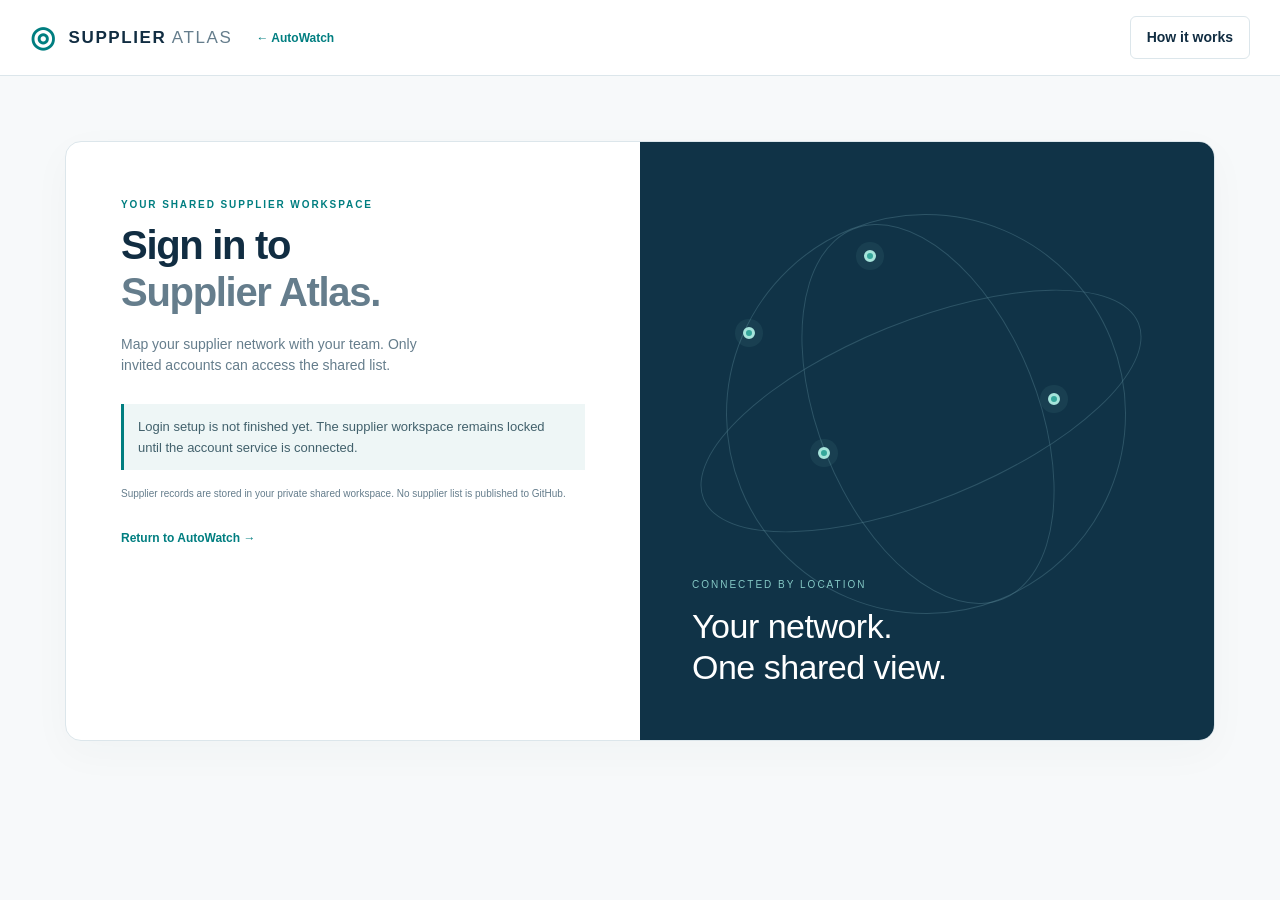
==== suppliers/index.html @ dbb2174c "Add supplier map and invite-only login interface to existing site Add CSV/TSV import, multilingual c" ====
<!doctype html>
<html lang="en">
<head><meta charset="utf-8"><meta name="viewport" content="width=device-width,initial-scale=1"><meta name="referrer" content="strict-origin-when-cross-origin"><meta name="description" content="Your private supplier map. Import names, DUNS, countries and cities, then review each location."><title>Supplier Atlas | Automobile Watch</title><link rel="stylesheet" href="style.css"></head>
<body>
<header><a class="brand" href="./"><span class="brandmark" aria-hidden="true">◎</span><span>SUPPLIER<span class="muted"> ATLAS</span></span></a><a class="backlink" href="../">← AutoWatch</a><span id="accountInfo" class="private" hidden></span><button id="helpButton" class="quiet">How it works</button><button id="logoutButton" class="quiet" hidden>Sign out</button></header>
<section id="authGate" class="authgate" aria-labelledby="loginTitle"><div class="authcard"><p class="eyebrow">YOUR SHARED SUPPLIER WORKSPACE</p><h1 id="loginTitle">Sign in to<br><span>Supplier Atlas.</span></h1><p class="lede">Map your supplier network with your team. Only invited accounts can access the shared list.</p><form id="loginForm" hidden><label for="loginEmail">Email address</label><input id="loginEmail" name="email" type="email" autocomplete="username" required maxlength="254"><label for="loginPassword">Password</label><input id="loginPassword" name="password" type="password" autocomplete="current-password" required><button id="loginButton" class="primary full" type="submit">Sign in</button></form><p id="authNotice" class="authnotice" role="status" aria-live="polite">Checking account service…</p><p class="tiny">Supplier records are stored in your private shared workspace. No supplier list is published to GitHub.</p><a class="backlink" href="../">Return to AutoWatch →</a></div><div class="authart" aria-hidden="true"><span class="orbit orbit1"></span><span class="orbit orbit2"></span><span class="orbit orbit3"></span><span class="networkdot dot1"></span><span class="networkdot dot2"></span><span class="networkdot dot3"></span><span class="networkdot dot4"></span><div><span>CONNECTED BY LOCATION</span><strong>Your network.<br>One shared view.</strong></div></div></section>
<main id="workspaceMain" hidden>
<section class="intro"><div><p class="eyebrow">SUPPLY CHAIN INTELLIGENCE</p><h1>Your suppliers.<br><span>A clearer world view.</span></h1><p class="lede">Turn your supplier list into a searchable map. Keep every identity, review every location.</p></div><div class="top-actions"><button id="reloadButton" class="quiet">Reload shared list</button><button id="saveButton" class="primary" data-edit>Save shared list</button><button id="exportButton">Export CSV ↓</button></div></section>
<div class="savestate"><span id="saveState" role="status">Loading your shared list…</span><span id="roleNote"></span></div>
<section class="stats" aria-label="Dataset summary"><div><span>SUPPLIERS</span><strong id="countAll">0</strong></div><div><span>MAPPED</span><strong id="countMapped">0</strong></div><div><span>COUNTRIES</span><strong id="countCountries">0</strong></div><div><span>NEEDS LOCATION REVIEW</span><strong id="countReview">0</strong></div></section>
<div class="workspace"><aside><div class="panelhead"><span class="step">01</span><h2>Bring your list</h2></div><p class="small">CSV, TSV, or copied Excel cells. Required columns: <b>Name, DUNS, Country, City</b>.</p><label class="upload" for="fileInput"><span aria-hidden="true">↑</span><b>Choose a supplier file</b><small>CSV / TSV · up to 10,000 rows</small></label><input id="fileInput" data-edit type="file" accept=".csv,.tsv,.txt" hidden><button id="templateButton" class="textbutton">Download column template ↓</button><label for="pasteInput" class="fieldlabel">Or paste your table</label><textarea id="pasteInput" data-edit rows="4" placeholder="Name&#9;DUNS&#9;Country&#9;City"></textarea><button id="importButton" data-edit class="primary full">Import list</button><p class="tiny">Import replaces your working list. Save shared list to make changes available to your team. Optional Latitude and Longitude columns place dots immediately. DUNS stays text, including leading zeros.</p><hr><div class="panelhead"><span class="step">02</span><h2>Locate suppliers</h2></div><p class="small">City + country matches are found privately in an offline gazetteer of 34,214 cities. A dot marks an approximate city centre, never a verified factory.</p><label class="consent"><input type="checkbox" id="lookupConsent" data-edit><span>Allow city + country lookups using OpenStreetMap Nominatim. Names and DUNS are never sent.</span></label><button id="locateButton" data-edit class="quiet full">Look up next 20 locations</button><button id="cancelButton" class="textbutton" hidden>Stop lookup</button><p class="tiny">Small, user-triggered batches only; 1 request per 1.2 seconds, cached in this session. Review ambiguous matches. For large lists, import coordinates.</p><hr><button id="clearButton" data-edit class="textbutton danger">Clear working list</button><div id="notice" role="status" aria-live="polite">Ready for your supplier list.</div></aside>
<section class="mapsection"><div class="maptoolbar"><div><span class="eyebrow">GLOBAL FOOTPRINT</span><h2 id="mapTitle">Supplier locations</h2></div><div><button id="worldButton" class="quiet smallbtn">World</button><button id="europeButton" class="quiet smallbtn">Europe</button><button id="fitButton" class="quiet smallbtn">Fit dots</button></div></div><div class="mapwrap"><svg id="map" viewBox="0 0 1000 500" role="img" aria-label="Interactive world supplier map. Use plus and minus to zoom or drag to pan." tabindex="0"><defs><pattern id="grid" width="83.333" height="83.333" patternUnits="userSpaceOnUse"><path d="M 83.333 0 L 0 0 0 83.333" fill="none" stroke="#d9e6ec" stroke-width=".5"/></pattern></defs><rect x="-3000" y="-3000" width="7000" height="7000" fill="#edf4f7"/><rect width="1000" height="500" fill="url(#grid)"/><g id="countries"></g><g id="dots"></g></svg><div class="zoom"><button id="zoomIn" aria-label="Zoom in">+</button><button id="zoomOut" aria-label="Zoom out">−</button></div><div id="emptyMap" class="empty"><span aria-hidden="true">◎</span><b>Your network starts here</b><p>Import a list to place your suppliers on the map.</p></div><div id="mapPopup" class="popup" hidden></div><div class="legend"><span><i class="dot city"></i>Approximate city</span><span><i class="dot coord"></i>Provided coordinates</span><span><b class="clusterkey">3</b>Shared location</span></div><div class="attribution">Map: <a href="https://www.naturalearthdata.com/about/terms-of-use/" target="_blank" rel="noopener">Natural Earth</a> · Cities: <a href="https://www.geonames.org/" target="_blank" rel="noopener">GeoNames</a> · Online lookup: <a href="https://www.openstreetmap.org/copyright" target="_blank" rel="noopener">© OpenStreetMap</a></div></div><p class="mapnote">Dots indicate geographic location only. They do not establish exposure to a strike or other incident. Drag to pan · scroll or +/− to zoom.</p></section></div>
<section class="registry"><div class="registryhead"><div><p class="eyebrow">SUPPLIER REGISTER</p><h2>Every row, accounted for</h2></div><div class="filters"><input id="search" placeholder="Search name, DUNS or city" aria-label="Search suppliers"><select id="countryFilter" aria-label="Filter country"><option value="">All countries</option></select><select id="statusFilter" aria-label="Filter location status"><option value="">All locations</option><option value="mapped">Mapped</option><option value="review">Needs review</option><option value="warnings">Data warnings</option></select></div></div><div class="tablewrap"><table><thead><tr><th>SUPPLIER / DUNS</th><th>LOCATION</th><th>PRECISION</th><th>REVIEW</th><th></th></tr></thead><tbody id="tableBody"></tbody></table><p id="emptyTable" class="tableempty">Your imported suppliers will appear here.</p></div><div class="tablefooter"><span id="rowCount">0 rows</span><span>DUNS identifies a record; it does not supply coordinates.</span></div></section><footer>SUPPLIER ATLAS <span>Built for clear location decisions.</span></footer></main>
<dialog id="editDialog"><form id="editForm"><div class="dialoghead"><div><p class="eyebrow">LOCATION REVIEW</p><h2 id="editName"></h2></div><button type="button" id="closeEdit" class="quiet" aria-label="Close">×</button></div><p id="editLocation" class="small"></p><div id="candidateList"></div><p class="small">Enter coordinates from a known address or verified source. Manual placement remains labelled "Provided coordinates".</p><div class="coordinputs"><label>Latitude<input name="lat" id="editLat" type="number" min="-90" max="90" step="any" required></label><label>Longitude<input name="lon" id="editLon" type="number" min="-180" max="180" step="any" required></label></div><button type="submit" class="primary">Save coordinates</button><button type="button" id="removeLocation" class="textbutton">Remove location</button></form></dialog>
<dialog id="helpDialog"><h2>From a list to a map</h2><p>1. Sign in with your invited account. You and your team see the same saved supplier list.</p><p>2. Import CSV/TSV, or paste Excel cells with a header row. Name, DUNS, Country and City are required columns.</p><p>3. City + country names are first matched privately against 34,214 GeoNames cities. Supply latitude/longitude for precise placement, or allow online city lookups for unmatched rows. Only those place names are sent to Nominatim when you start a lookup.</p><p>4. Review ambiguous or missing locations. Multiple suppliers can share one city dot; select a cluster to see its members.</p><p>5. Click <b>Save shared list</b> to update the private shared workspace. Imports, coordinate edits and clearing stay unsaved until then. If someone else saves first, reload their version before saving again. Export CSV to download the filtered rows.</p><p><b>Accuracy:</b> city-centre dots are approximate. DUNS values are preserved, not validated against D&amp;B. A factory address is needed for site-level verification.</p><p><b>Privacy:</b> supplier data is retrieved only after sign-in and membership checks. Signing out clears the working list from this tab. Downloaded CSV files remain on your computer.</p><p>Offline city data: <a href="https://www.geonames.org/" target="_blank" rel="noopener">GeoNames</a>, <a href="https://creativecommons.org/licenses/by/4.0/" target="_blank" rel="noopener">CC BY 4.0</a>. cities15000 downloaded 12 November 2026. The gazetteer is not a complete list of smaller towns.</p><p><b>Lookup service:</b> small one-off batches only. <a href="https://operations.osmfoundation.org/policies/nominatim/" target="_blank" rel="noopener">Nominatim usage policy</a> · <a href="https://osmfoundation.org/wiki/Privacy_Policy" target="_blank" rel="noopener">Privacy policy</a>.</p><button id="closeHelp" class="primary">Got it</button></dialog><script type="module" src="app.mjs"></script>
</body></html>
---- suppliers/style.css ----
:root{--navy:#112d42;--teal:#007e80;--muted:#657d8c;--line:#dce6eb;--bg:#f7f9fa;--orange:#ae6a17}*{box-sizing:border-box}body{margin:0;color:var(--navy);background:var(--bg);font:14px/1.5 -apple-system,BlinkMacSystemFont,"Segoe UI",sans-serif}button,input,select,textarea{font:inherit}button,a,input,textarea,select{outline-offset:3px}button{cursor:pointer;border:1px solid var(--navy);background:var(--navy);color:white;padding:10px 16px;border-radius:6px;font-weight:600}button:hover{filter:brightness(.94)}button:disabled{opacity:.5;cursor:wait}.quiet{background:white;color:var(--navy);border-color:var(--line)}.primary{background:var(--teal);border-color:var(--teal)}.textbutton{padding:8px 0;background:none;color:var(--teal);border:0;font-size:12px}.danger{color:#a24f4f}.full{width:100%}header{height:76px;background:white;border-bottom:1px solid var(--line);display:flex;align-items:center;padding:0 max(30px,calc((100vw - 1480px)/2));gap:24px}.brand{display:flex;align-items:center;gap:12px;text-decoration:none;color:var(--navy);font-size:17px;font-weight:750;letter-spacing:1.6px}.brandmark{font-size:29px;color:var(--teal)}.muted{color:var(--muted);font-weight:400}.private{margin-left:auto;font-size:12px;color:var(--muted);display:flex;align-items:center;gap:7px}.private i{width:6px;height:6px;background:var(--teal);border-radius:50%}main{max-width:1540px;margin:auto;padding:34px 30px 0}.intro{display:flex;justify-content:space-between;align-items:flex-end;margin-bottom:30px}.eyebrow{font-size:10px;letter-spacing:1.9px;font-weight:750;color:var(--teal);margin:0 0 10px}h1{font-size:37px;line-height:1.17;letter-spacing:-1.3px;margin:0 0 15px;font-weight:650}h1 span{color:var(--muted)}.lede{color:var(--muted);margin:0;max-width:520px;font-size:14px}.top-actions{display:flex;gap:8px;flex-wrap:wrap;padding-bottom:3px}.stats{display:grid;grid-template-columns:repeat(4,1fr);background:white;border:1px solid var(--line);border-radius:9px;margin-bottom:22px}.stats>div{padding:18px 25px;border-right:1px solid var(--line)}.stats>div:last-child{border-right:0}.stats span{display:block;color:var(--muted);font-size:9px;letter-spacing:1.1px;font-weight:750}.stats strong{font-size:30px;font-weight:600}.stats>div:last-child strong{color:var(--orange)}.workspace{display:grid;grid-template-columns:290px 1fr;gap:22px}aside{background:white;border:1px solid var(--line);border-radius:9px;padding:22px}h2{margin:0;font-size:18px;font-weight:650;letter-spacing:-.3px}.panelhead{display:flex;align-items:center;gap:8px}.step{font-size:10px;color:var(--teal);background:#e5f3f1;border-radius:5px;padding:4px 6px;font-weight:700}.small{font-size:12px;color:var(--muted)}.tiny{font-size:10px;color:var(--muted);line-height:1.6;margin:10px 0}.upload{border:1px dashed #9cbabf;border-radius:7px;background:#f4faf9;display:flex;align-items:center;flex-direction:column;padding:15px 10px;cursor:pointer}.upload>span{font-size:25px;color:var(--teal)}.upload b{font-size:12px}.upload small{color:var(--muted);font-size:10px;margin-top:4px}.fieldlabel{font-size:11px;display:block;color:var(--muted);margin:9px 0 5px}textarea,input,select{border:1px solid var(--line);border-radius:5px;background:white;color:var(--navy);padding:9px 10px}textarea{width:100%;resize:vertical;font-size:11px;margin-bottom:8px}hr{height:1px;border:0;background:var(--line);margin:19px 0}.consent{display:flex;gap:8px;font-size:10px;color:var(--muted);margin:12px 0}.consent input{align-self:flex-start;margin-top:3px;accent-color:var(--teal)}#notice{padding:10px;background:#f1f6f8;font-size:11px;border-radius:5px;color:var(--muted);overflow-wrap:anywhere}.mapsection{display:flex;flex-direction:column;min-width:0}.maptoolbar{display:flex;justify-content:space-between;align-items:center;padding:18px 23px;background:white;border:1px solid var(--line);border-radius:9px 9px 0 0}.maptoolbar .eyebrow{font-size:9px;margin-bottom:3px}.smallbtn{padding:7px 10px;font-size:11px}.mapwrap{min-height:470px;flex:1;position:relative;background:#edf4f7;border:1px solid var(--line);border-top:0;border-radius:0 0 9px 9px;overflow:hidden;display:flex}#map{width:100%;height:100%;min-height:470px;position:absolute;inset:0;cursor:grab;touch-action:none}#map:active{cursor:grabbing}#countries path{fill:#d1dee4;stroke:#f8fafb;stroke-width:.5;vector-effect:non-scaling-stroke}#dots g{cursor:pointer}#dots circle{stroke:white;stroke-width:2;vector-effect:non-scaling-stroke}#dots text{font-size:11px;fill:white;font-weight:700;pointer-events:none;text-anchor:middle;dominant-baseline:central}.zoom{position:absolute;right:15px;top:15px;display:flex;flex-direction:column;box-shadow:0 2px 8px #112d4210}.zoom button{border:1px solid var(--line);background:white;color:var(--navy);border-radius:0;font-size:19px;padding:4px 12px}.zoom button:first-child{border-radius:5px 5px 0 0}.zoom button:last-child{border-radius:0 0 5px 5px}.empty{position:absolute;left:50%;top:49%;transform:translate(-50%,-50%);background:#ffffffed;border:1px solid white;box-shadow:0 7px 30px #183a4e14;border-radius:10px;text-align:center;width:290px;padding:25px}.empty>span{display:block;color:var(--teal);font-size:30px}.empty b{font-size:17px}.empty p{font-size:12px;color:var(--muted)}.empty button{font-size:11px}.legend{position:absolute;bottom:31px;left:16px;display:flex;gap:14px;font-size:10px;color:#385364;background:#ffffffdb;padding:7px 10px;border-radius:5px}.legend span{display:flex;align-items:center;gap:5px}.dot{width:8px;height:8px;border-radius:50%;display:inline-block}.city{background:#007e80}.coord{background:#365acf}.clusterkey{border-radius:50%;background:var(--navy);color:white;width:14px;height:14px;font-size:8px;display:inline-grid;place-items:center}.attribution{font-size:9px;color:#657d8c;position:absolute;bottom:8px;right:10px}.attribution a{color:inherit}.mapnote{font-size:10px;color:var(--muted);margin:10px 2px}.popup{position:absolute;top:70px;right:15px;max-height:300px;overflow:auto;width:260px;padding:16px;background:white;border:1px solid var(--line);box-shadow:0 4px 25px #112d4220;border-radius:8px;font-size:12px}.popup button{padding:4px 8px;font-size:10px;margin-top:8px}.popup .close{float:right;background:white;border:0;color:var(--muted);margin:0}.popup ul{padding-left:16px}.registry{margin-top:22px;border:1px solid var(--line);border-radius:9px;background:white;overflow:hidden}.registryhead{display:flex;justify-content:space-between;align-items:center;padding:22px;gap:15px}.registryhead .eyebrow{margin-bottom:3px}.filters{display:flex;gap:7px}.filters input{width:235px}.filters input,.filters select{font-size:11px}.tablewrap{max-height:460px;overflow:auto}table{border-collapse:collapse;width:100%;text-align:left;font-size:12px}th{font-size:9px;letter-spacing:1px;color:var(--muted);background:#f4f7f8;padding:12px 22px;position:sticky;top:0}td{padding:13px 22px;border-bottom:1px solid #edf1f4;vertical-align:middle}td small{display:block;color:var(--muted);font-size:10px;margin-top:2px}td button{font-size:10px;padding:5px 9px}.badge{display:inline-block;padding:4px 7px;font-size:10px;background:#e7f4f0;color:#177565;border-radius:4px;white-space:nowrap}.badge.warn{background:#fff2dd;color:#975f14}.badge.blue{background:#ebefff;color:#4260b5}.tableempty{text-align:center;color:var(--muted);padding:45px 20px;font-size:12px}.tablefooter{display:flex;justify-content:space-between;padding:13px 22px;font-size:10px;color:var(--muted)}footer{padding:25px 0;font-size:10px;letter-spacing:1px;color:var(--muted);display:flex;justify-content:space-between}footer span{letter-spacing:0}dialog{border:1px solid var(--line);border-radius:10px;max-width:540px;width:calc(100% - 30px);padding:26px;color:var(--navy);box-shadow:0 20px 70px #0003}dialog::backdrop{background:#102b4266}dialog p{font-size:13px;color:var(--muted)}.dialoghead{display:flex;justify-content:space-between;align-items:center}.coordinputs{display:grid;grid-template-columns:1fr 1fr;gap:12px;margin:20px 0}.coordinputs label{font-size:11px}.coordinputs input{width:100%;display:block;margin-top:5px}#candidateList button{display:block;width:100%;margin:7px 0;text-align:left;font-size:11px;white-space:normal}.demo-banner{color:var(--orange)!important}[hidden]{display:none!important}@media(max-width:1000px){.intro{align-items:flex-start;gap:20px}.top-actions{max-width:270px}.workspace{grid-template-columns:250px 1fr}.registryhead{align-items:flex-start;flex-direction:column}.legend{flex-wrap:wrap;max-width:250px}.maptoolbar{padding:15px;gap:10px}.maptoolbar h2{font-size:16px}}@media(max-width:720px){header{padding:0 18px;height:66px}.private{display:none}.brand{font-size:14px}header button{margin-left:auto;font-size:10px;padding:8px}main{padding:23px 15px 0}.intro{display:block}h1{font-size:31px}.top-actions{max-width:none;margin-top:18px}.top-actions button{font-size:10px;padding:8px}.stats{grid-template-columns:1fr 1fr}.stats>div{padding:12px 18px;border-bottom:1px solid var(--line)}.stats strong{font-size:25px}.workspace{grid-template-columns:1fr}.mapsection{grid-row:1}.mapwrap,#map{min-height:390px}.maptoolbar{flex-wrap:wrap}.filters{flex-wrap:wrap;width:100%}.filters input{width:100%}td,th{padding:11px}.tablefooter{gap:20px}.tablefooter span:last-child{max-width:190px}.legend{font-size:8px;max-width:260px}.registryhead{padding:17px}}
.backlink{color:var(--teal);font-size:12px;font-weight:600;text-decoration:none;white-space:nowrap}.backlink:hover{text-decoration:underline}header #helpButton{margin-left:auto}header .private:not([hidden])~#helpButton{margin-left:0}header #accountInfo{max-width:300px;overflow:hidden;text-overflow:ellipsis;white-space:nowrap;display:block}.authgate{max-width:1150px;min-height:600px;margin:65px auto;display:grid;grid-template-columns:1fr 1fr;border:1px solid var(--line);border-radius:16px;background:white;overflow:hidden;box-shadow:0 12px 40px #173e4f08}.authcard{padding:55px}.authcard h1{font-size:40px}.authcard .lede{margin:18px 0 28px;max-width:340px}.authcard label{display:block;font-size:12px;font-weight:600;margin:16px 0 6px}.authcard input{display:block;width:100%;padding:12px}.authcard form button{margin-top:23px;padding:13px}.authnotice{font-size:13px;line-height:1.65;background:#eef6f6;border-left:3px solid var(--teal);padding:12px 14px;margin:25px 0 16px;color:#42616c}.authcard .tiny{margin-bottom:25px}.authart{position:relative;overflow:hidden;background:#103347;display:flex;align-items:flex-end;padding:52px;color:white}.authart>div{position:relative;z-index:1}.authart strong{font-size:34px;line-height:1.2;display:block;font-weight:500;letter-spacing:-.5px;margin-top:12px}.authart div>span{font-size:10px;letter-spacing:2px;color:#84c8c5}.orbit{position:absolute;border:1px solid #517d8c;opacity:.45;border-radius:50%;left:15%;top:12%;width:400px;height:400px;transform:rotate(-22deg)}.orbit2{width:220px;left:31%;}.orbit3{width:470px;height:180px;left:8%;top:30%}.networkdot{position:absolute;z-index:1;width:12px;height:12px;border:3px solid #a6e4db;background:#35a79b;border-radius:50%;box-shadow:0 0 0 8px #89d8cd12}.dot1{top:18%;left:39%}.dot2{top:42%;left:71%}.dot3{top:51%;left:31%}.dot4{top:31%;left:18%}.savestate{display:flex;justify-content:space-between;font-size:12px;color:var(--muted);margin:-7px 0 18px;gap:12px}.savestate .unsaved{color:var(--orange)}button:disabled{cursor:not-allowed}.upload:has(+input:disabled){opacity:.5;cursor:not-allowed}#saveButton:disabled{opacity:.55}#roleNote{font-weight:600}#workspaceMain[hidden],#authGate[hidden]{display:none!important}@media(max-width:1000px){.authgate{margin:35px 24px;min-height:560px}.authcard{padding:35px}.authart{padding:35px}.authart strong{font-size:29px}.orbit{left:0}.orbit2{left:22%}.orbit3{left:-10%}}@media(max-width:720px){header{gap:10px;flex-wrap:wrap;height:auto;min-height:70px;padding:14px 18px}header .brand{margin-right:auto}header #helpButton{margin-left:0}header #accountInfo{display:none}.authgate{margin:24px 15px;grid-template-columns:1fr;min-height:auto}.authcard{padding:30px 25px}.authcard h1{font-size:34px}.authart{display:none}.savestate{font-size:11px;flex-direction:column}.backlink{font-size:11px}header .backlink{margin-left:auto}header #logoutButton{margin-left:0}.top-actions{max-width:none}}
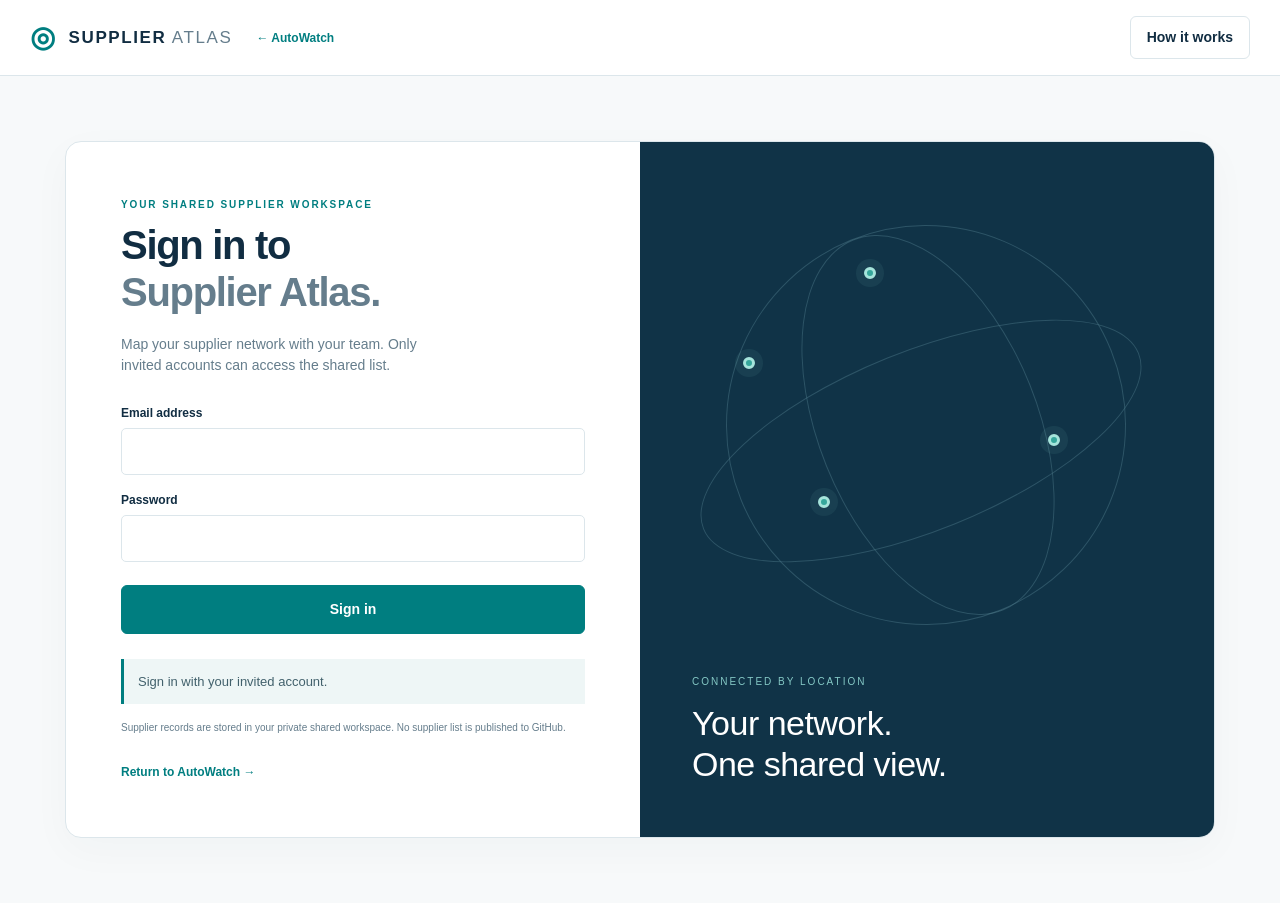
==== commit be4b9205: "Fix browser fetch binding for Supplier Atlas sign-in and account setup" ====
--- a/suppliers/index.html
+++ b/suppliers/index.html
@@ -12,5 +12,5 @@
 <section class="mapsection"><div class="maptoolbar"><div><span class="eyebrow">GLOBAL FOOTPRINT</span><h2 id="mapTitle">Supplier locations</h2></div><div><button id="worldButton" class="quiet smallbtn">World</button><button id="europeButton" class="quiet smallbtn">Europe</button><button id="fitButton" class="quiet smallbtn">Fit dots</button></div></div><div class="mapwrap"><svg id="map" viewBox="0 0 1000 500" role="img" aria-label="Interactive world supplier map. Use plus and minus to zoom or drag to pan." tabindex="0"><defs><pattern id="grid" width="83.333" height="83.333" patternUnits="userSpaceOnUse"><path d="M 83.333 0 L 0 0 0 83.333" fill="none" stroke="#d9e6ec" stroke-width=".5"/></pattern></defs><rect x="-3000" y="-3000" width="7000" height="7000" fill="#edf4f7"/><rect width="1000" height="500" fill="url(#grid)"/><g id="countries"></g><g id="dots"></g></svg><div class="zoom"><button id="zoomIn" aria-label="Zoom in">+</button><button id="zoomOut" aria-label="Zoom out">−</button></div><div id="emptyMap" class="empty"><span aria-hidden="true">◎</span><b>Your network starts here</b><p>Import a list to place your suppliers on the map.</p></div><div id="mapPopup" class="popup" hidden></div><div class="legend"><span><i class="dot city"></i>Approximate city</span><span><i class="dot coord"></i>Provided coordinates</span><span><b class="clusterkey">3</b>Shared location</span></div><div class="attribution">Map: <a href="https://www.naturalearthdata.com/about/terms-of-use/" target="_blank" rel="noopener">Natural Earth</a> · Cities: <a href="https://www.geonames.org/" target="_blank" rel="noopener">GeoNames</a> · Online lookup: <a href="https://www.openstreetmap.org/copyright" target="_blank" rel="noopener">© OpenStreetMap</a></div></div><p class="mapnote">Dots indicate geographic location only. They do not establish exposure to a strike or other incident. Drag to pan · scroll or +/− to zoom.</p></section></div>
 <section class="registry"><div class="registryhead"><div><p class="eyebrow">SUPPLIER REGISTER</p><h2>Every row, accounted for</h2></div><div class="filters"><input id="search" placeholder="Search name, DUNS or city" aria-label="Search suppliers"><select id="countryFilter" aria-label="Filter country"><option value="">All countries</option></select><select id="statusFilter" aria-label="Filter location status"><option value="">All locations</option><option value="mapped">Mapped</option><option value="review">Needs review</option><option value="warnings">Data warnings</option></select></div></div><div class="tablewrap"><table><thead><tr><th>SUPPLIER / DUNS</th><th>LOCATION</th><th>PRECISION</th><th>REVIEW</th><th></th></tr></thead><tbody id="tableBody"></tbody></table><p id="emptyTable" class="tableempty">Your imported suppliers will appear here.</p></div><div class="tablefooter"><span id="rowCount">0 rows</span><span>DUNS identifies a record; it does not supply coordinates.</span></div></section><footer>SUPPLIER ATLAS <span>Built for clear location decisions.</span></footer></main>
 <dialog id="editDialog"><form id="editForm"><div class="dialoghead"><div><p class="eyebrow">LOCATION REVIEW</p><h2 id="editName"></h2></div><button type="button" id="closeEdit" class="quiet" aria-label="Close">×</button></div><p id="editLocation" class="small"></p><div id="candidateList"></div><p class="small">Enter coordinates from a known address or verified source. Manual placement remains labelled "Provided coordinates".</p><div class="coordinputs"><label>Latitude<input name="lat" id="editLat" type="number" min="-90" max="90" step="any" required></label><label>Longitude<input name="lon" id="editLon" type="number" min="-180" max="180" step="any" required></label></div><button type="submit" class="primary">Save coordinates</button><button type="button" id="removeLocation" class="textbutton">Remove location</button></form></dialog>
-<dialog id="helpDialog"><h2>From a list to a map</h2><p>1. Sign in with your invited account. You and your team see the same saved supplier list.</p><p>2. Import CSV/TSV, or paste Excel cells with a header row. Name, DUNS, Country and City are required columns.</p><p>3. City + country names are first matched privately against 34,214 GeoNames cities. Supply latitude/longitude for precise placement, or allow online city lookups for unmatched rows. Only those place names are sent to Nominatim when you start a lookup.</p><p>4. Review ambiguous or missing locations. Multiple suppliers can share one city dot; select a cluster to see its members.</p><p>5. Click <b>Save shared list</b> to update the private shared workspace. Imports, coordinate edits and clearing stay unsaved until then. If someone else saves first, reload their version before saving again. Export CSV to download the filtered rows.</p><p><b>Accuracy:</b> city-centre dots are approximate. DUNS values are preserved, not validated against D&amp;B. A factory address is needed for site-level verification.</p><p><b>Privacy:</b> supplier data is retrieved only after sign-in and membership checks. Signing out clears the working list from this tab. Downloaded CSV files remain on your computer.</p><p>Offline city data: <a href="https://www.geonames.org/" target="_blank" rel="noopener">GeoNames</a>, <a href="https://creativecommons.org/licenses/by/4.0/" target="_blank" rel="noopener">CC BY 4.0</a>. cities15000 downloaded 12 November 2026. The gazetteer is not a complete list of smaller towns.</p><p><b>Lookup service:</b> small one-off batches only. <a href="https://operations.osmfoundation.org/policies/nominatim/" target="_blank" rel="noopener">Nominatim usage policy</a> · <a href="https://osmfoundation.org/wiki/Privacy_Policy" target="_blank" rel="noopener">Privacy policy</a>.</p><button id="closeHelp" class="primary">Got it</button></dialog><script type="module" src="app.mjs"></script>
+<dialog id="helpDialog"><h2>From a list to a map</h2><p>1. Sign in with your invited account. You and your team see the same saved supplier list.</p><p>2. Import CSV/TSV, or paste Excel cells with a header row. Name, DUNS, Country and City are required columns.</p><p>3. City + country names are first matched privately against 34,214 GeoNames cities. Supply latitude/longitude for precise placement, or allow online city lookups for unmatched rows. Only those place names are sent to Nominatim when you start a lookup.</p><p>4. Review ambiguous or missing locations. Multiple suppliers can share one city dot; select a cluster to see its members.</p><p>5. Click <b>Save shared list</b> to update the private shared workspace. Imports, coordinate edits and clearing stay unsaved until then. If someone else saves first, reload their version before saving again. Export CSV to download the filtered rows.</p><p><b>Accuracy:</b> city-centre dots are approximate. DUNS values are preserved, not validated against D&amp;B. A factory address is needed for site-level verification.</p><p><b>Privacy:</b> supplier data is retrieved only after sign-in and membership checks. Signing out clears the working list from this tab. Downloaded CSV files remain on your computer.</p><p>Offline city data: <a href="https://www.geonames.org/" target="_blank" rel="noopener">GeoNames</a>, <a href="https://creativecommons.org/licenses/by/4.0/" target="_blank" rel="noopener">CC BY 4.0</a>. cities15000 downloaded 12 November 2026. The gazetteer is not a complete list of smaller towns.</p><p><b>Lookup service:</b> small one-off batches only. <a href="https://operations.osmfoundation.org/policies/nominatim/" target="_blank" rel="noopener">Nominatim usage policy</a> · <a href="https://osmfoundation.org/wiki/Privacy_Policy" target="_blank" rel="noopener">Privacy policy</a>.</p><button id="closeHelp" class="primary">Got it</button></dialog><script type="module" src="app.mjs?v=20261112-2"></script>
 </body></html>
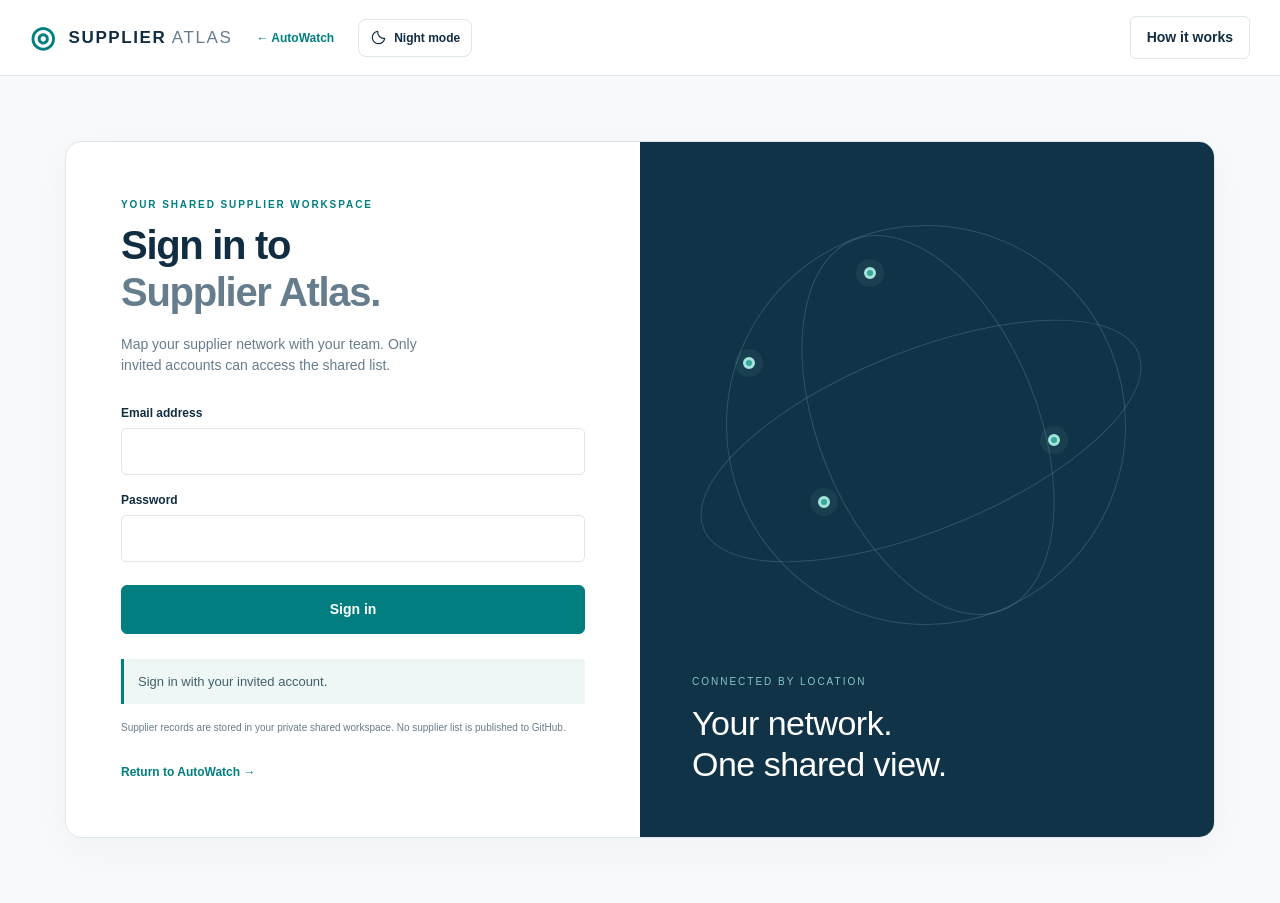
==== commit 42d39c0c: "Add persistent night mode and detailed private supplier maps" ====
--- a/suppliers/index.html
+++ b/suppliers/index.html
@@ -1,16 +1,16 @@
 <!doctype html>
 <html lang="en">
-<head><meta charset="utf-8"><meta name="viewport" content="width=device-width,initial-scale=1"><meta name="referrer" content="strict-origin-when-cross-origin"><meta name="description" content="Your private supplier map. Import names, DUNS, countries and cities, then review each location."><title>Supplier Atlas | Automobile Watch</title><link rel="stylesheet" href="style.css"></head>
+<head><meta charset="utf-8"><meta name="viewport" content="width=device-width,initial-scale=1"><meta name="referrer" content="strict-origin-when-cross-origin"><meta name="description" content="Your private supplier map. Import names, DUNS, countries and cities, then review each location."><title>Supplier Atlas | Automobile Watch</title><script src="theme-init.js?v=20261112-3"></script><link rel="stylesheet" href="style.css?v=20261112-3"><link rel="stylesheet" href="map.css?v=20261112-3"></head>
 <body>
-<header><a class="brand" href="./"><span class="brandmark" aria-hidden="true">◎</span><span>SUPPLIER<span class="muted"> ATLAS</span></span></a><a class="backlink" href="../">← AutoWatch</a><span id="accountInfo" class="private" hidden></span><button id="helpButton" class="quiet">How it works</button><button id="logoutButton" class="quiet" hidden>Sign out</button></header>
+<header><a class="brand" href="./"><span class="brandmark" aria-hidden="true">◎</span><span>SUPPLIER<span class="muted"> ATLAS</span></span></a><a class="backlink" href="../">← AutoWatch</a><span id="accountInfo" class="private" hidden></span><button type="button" class="quiet theme-toggle" data-theme-toggle aria-label="Switch to night mode" aria-pressed="false"><span data-theme-label>Night mode</span></button><button id="helpButton" class="quiet">How it works</button><button id="logoutButton" class="quiet" hidden>Sign out</button></header>
 <section id="authGate" class="authgate" aria-labelledby="loginTitle"><div class="authcard"><p class="eyebrow">YOUR SHARED SUPPLIER WORKSPACE</p><h1 id="loginTitle">Sign in to<br><span>Supplier Atlas.</span></h1><p class="lede">Map your supplier network with your team. Only invited accounts can access the shared list.</p><form id="loginForm" hidden><label for="loginEmail">Email address</label><input id="loginEmail" name="email" type="email" autocomplete="username" required maxlength="254"><label for="loginPassword">Password</label><input id="loginPassword" name="password" type="password" autocomplete="current-password" required><button id="loginButton" class="primary full" type="submit">Sign in</button></form><p id="authNotice" class="authnotice" role="status" aria-live="polite">Checking account service…</p><p class="tiny">Supplier records are stored in your private shared workspace. No supplier list is published to GitHub.</p><a class="backlink" href="../">Return to AutoWatch →</a></div><div class="authart" aria-hidden="true"><span class="orbit orbit1"></span><span class="orbit orbit2"></span><span class="orbit orbit3"></span><span class="networkdot dot1"></span><span class="networkdot dot2"></span><span class="networkdot dot3"></span><span class="networkdot dot4"></span><div><span>CONNECTED BY LOCATION</span><strong>Your network.<br>One shared view.</strong></div></div></section>
 <main id="workspaceMain" hidden>
 <section class="intro"><div><p class="eyebrow">SUPPLY CHAIN INTELLIGENCE</p><h1>Your suppliers.<br><span>A clearer world view.</span></h1><p class="lede">Turn your supplier list into a searchable map. Keep every identity, review every location.</p></div><div class="top-actions"><button id="reloadButton" class="quiet">Reload shared list</button><button id="saveButton" class="primary" data-edit>Save shared list</button><button id="exportButton">Export CSV ↓</button></div></section>
 <div class="savestate"><span id="saveState" role="status">Loading your shared list…</span><span id="roleNote"></span></div>
 <section class="stats" aria-label="Dataset summary"><div><span>SUPPLIERS</span><strong id="countAll">0</strong></div><div><span>MAPPED</span><strong id="countMapped">0</strong></div><div><span>COUNTRIES</span><strong id="countCountries">0</strong></div><div><span>NEEDS LOCATION REVIEW</span><strong id="countReview">0</strong></div></section>
 <div class="workspace"><aside><div class="panelhead"><span class="step">01</span><h2>Bring your list</h2></div><p class="small">CSV, TSV, or copied Excel cells. Required columns: <b>Name, DUNS, Country, City</b>.</p><label class="upload" for="fileInput"><span aria-hidden="true">↑</span><b>Choose a supplier file</b><small>CSV / TSV · up to 10,000 rows</small></label><input id="fileInput" data-edit type="file" accept=".csv,.tsv,.txt" hidden><button id="templateButton" class="textbutton">Download column template ↓</button><label for="pasteInput" class="fieldlabel">Or paste your table</label><textarea id="pasteInput" data-edit rows="4" placeholder="Name&#9;DUNS&#9;Country&#9;City"></textarea><button id="importButton" data-edit class="primary full">Import list</button><p class="tiny">Import replaces your working list. Save shared list to make changes available to your team. Optional Latitude and Longitude columns place dots immediately. DUNS stays text, including leading zeros.</p><hr><div class="panelhead"><span class="step">02</span><h2>Locate suppliers</h2></div><p class="small">City + country matches are found privately in an offline gazetteer of 34,214 cities. A dot marks an approximate city centre, never a verified factory.</p><label class="consent"><input type="checkbox" id="lookupConsent" data-edit><span>Allow city + country lookups using OpenStreetMap Nominatim. Names and DUNS are never sent.</span></label><button id="locateButton" data-edit class="quiet full">Look up next 20 locations</button><button id="cancelButton" class="textbutton" hidden>Stop lookup</button><p class="tiny">Small, user-triggered batches only; 1 request per 1.2 seconds, cached in this session. Review ambiguous matches. For large lists, import coordinates.</p><hr><button id="clearButton" data-edit class="textbutton danger">Clear working list</button><div id="notice" role="status" aria-live="polite">Ready for your supplier list.</div></aside>
-<section class="mapsection"><div class="maptoolbar"><div><span class="eyebrow">GLOBAL FOOTPRINT</span><h2 id="mapTitle">Supplier locations</h2></div><div><button id="worldButton" class="quiet smallbtn">World</button><button id="europeButton" class="quiet smallbtn">Europe</button><button id="fitButton" class="quiet smallbtn">Fit dots</button></div></div><div class="mapwrap"><svg id="map" viewBox="0 0 1000 500" role="img" aria-label="Interactive world supplier map. Use plus and minus to zoom or drag to pan." tabindex="0"><defs><pattern id="grid" width="83.333" height="83.333" patternUnits="userSpaceOnUse"><path d="M 83.333 0 L 0 0 0 83.333" fill="none" stroke="#d9e6ec" stroke-width=".5"/></pattern></defs><rect x="-3000" y="-3000" width="7000" height="7000" fill="#edf4f7"/><rect width="1000" height="500" fill="url(#grid)"/><g id="countries"></g><g id="dots"></g></svg><div class="zoom"><button id="zoomIn" aria-label="Zoom in">+</button><button id="zoomOut" aria-label="Zoom out">−</button></div><div id="emptyMap" class="empty"><span aria-hidden="true">◎</span><b>Your network starts here</b><p>Import a list to place your suppliers on the map.</p></div><div id="mapPopup" class="popup" hidden></div><div class="legend"><span><i class="dot city"></i>Approximate city</span><span><i class="dot coord"></i>Provided coordinates</span><span><b class="clusterkey">3</b>Shared location</span></div><div class="attribution">Map: <a href="https://www.naturalearthdata.com/about/terms-of-use/" target="_blank" rel="noopener">Natural Earth</a> · Cities: <a href="https://www.geonames.org/" target="_blank" rel="noopener">GeoNames</a> · Online lookup: <a href="https://www.openstreetmap.org/copyright" target="_blank" rel="noopener">© OpenStreetMap</a></div></div><p class="mapnote">Dots indicate geographic location only. They do not establish exposure to a strike or other incident. Drag to pan · scroll or +/− to zoom.</p></section></div>
+<section class="mapsection"><div class="maptoolbar"><div><span class="eyebrow">GLOBAL FOOTPRINT</span><h2 id="mapTitle">Supplier locations</h2></div><div><button id="worldButton" class="quiet smallbtn">World</button><button id="europeButton" class="quiet smallbtn">Europe</button><button id="fitButton" class="quiet smallbtn">Fit dots</button></div></div><div class="mapwrap" id="mapwrap"><div id="detailMap" aria-label="Detailed supplier map"></div><svg id="map" viewBox="0 0 1000 500" role="img" aria-label="Interactive world supplier map. Use plus and minus to zoom or drag to pan." tabindex="0"><defs><pattern id="grid" width="83.333" height="83.333" patternUnits="userSpaceOnUse"><path d="M 83.333 0 L 0 0 0 83.333" fill="none" stroke="#d9e6ec" stroke-width=".5"/></pattern></defs><rect x="-3000" y="-3000" width="7000" height="7000" fill="#edf4f7"/><rect width="1000" height="500" fill="url(#grid)"/><g id="countries"></g><g id="dots"></g></svg><div class="zoom"><button id="zoomIn" aria-label="Zoom in">+</button><button id="zoomOut" aria-label="Zoom out">−</button></div><div id="emptyMap" class="empty"><span aria-hidden="true">◎</span><b>Your network starts here</b><p>Import a list to place your suppliers on the map.</p></div><div id="mapPopup" class="popup" hidden></div><div class="legend"><span><i class="dot city"></i>Approximate city</span><span><i class="dot coord"></i>Provided coordinates</span><span><b class="clusterkey">3</b>Supplier cluster</span></div><div id="fallbackAttribution" class="attribution">Map: <a href="https://www.naturalearthdata.com/about/terms-of-use/" target="_blank" rel="noopener">Natural Earth</a> · Cities: <a href="https://www.geonames.org/" target="_blank" rel="noopener">GeoNames</a> · Online lookup: <a href="https://www.openstreetmap.org/copyright" target="_blank" rel="noopener">© OpenStreetMap</a></div></div><p id="mapStatus" class="map-status" role="status" aria-live="polite"></p><p class="mapnote">Dots indicate geographic location only. They do not establish exposure to a strike or other incident. Drag to pan · scroll or +/- to zoom. Select a cluster to zoom in, or choose Show on map in the register.</p></section></div>
 <section class="registry"><div class="registryhead"><div><p class="eyebrow">SUPPLIER REGISTER</p><h2>Every row, accounted for</h2></div><div class="filters"><input id="search" placeholder="Search name, DUNS or city" aria-label="Search suppliers"><select id="countryFilter" aria-label="Filter country"><option value="">All countries</option></select><select id="statusFilter" aria-label="Filter location status"><option value="">All locations</option><option value="mapped">Mapped</option><option value="review">Needs review</option><option value="warnings">Data warnings</option></select></div></div><div class="tablewrap"><table><thead><tr><th>SUPPLIER / DUNS</th><th>LOCATION</th><th>PRECISION</th><th>REVIEW</th><th></th></tr></thead><tbody id="tableBody"></tbody></table><p id="emptyTable" class="tableempty">Your imported suppliers will appear here.</p></div><div class="tablefooter"><span id="rowCount">0 rows</span><span>DUNS identifies a record; it does not supply coordinates.</span></div></section><footer>SUPPLIER ATLAS <span>Built for clear location decisions.</span></footer></main>
 <dialog id="editDialog"><form id="editForm"><div class="dialoghead"><div><p class="eyebrow">LOCATION REVIEW</p><h2 id="editName"></h2></div><button type="button" id="closeEdit" class="quiet" aria-label="Close">×</button></div><p id="editLocation" class="small"></p><div id="candidateList"></div><p class="small">Enter coordinates from a known address or verified source. Manual placement remains labelled "Provided coordinates".</p><div class="coordinputs"><label>Latitude<input name="lat" id="editLat" type="number" min="-90" max="90" step="any" required></label><label>Longitude<input name="lon" id="editLon" type="number" min="-180" max="180" step="any" required></label></div><button type="submit" class="primary">Save coordinates</button><button type="button" id="removeLocation" class="textbutton">Remove location</button></form></dialog>
-<dialog id="helpDialog"><h2>From a list to a map</h2><p>1. Sign in with your invited account. You and your team see the same saved supplier list.</p><p>2. Import CSV/TSV, or paste Excel cells with a header row. Name, DUNS, Country and City are required columns.</p><p>3. City + country names are first matched privately against 34,214 GeoNames cities. Supply latitude/longitude for precise placement, or allow online city lookups for unmatched rows. Only those place names are sent to Nominatim when you start a lookup.</p><p>4. Review ambiguous or missing locations. Multiple suppliers can share one city dot; select a cluster to see its members.</p><p>5. Click <b>Save shared list</b> to update the private shared workspace. Imports, coordinate edits and clearing stay unsaved until then. If someone else saves first, reload their version before saving again. Export CSV to download the filtered rows.</p><p><b>Accuracy:</b> city-centre dots are approximate. DUNS values are preserved, not validated against D&amp;B. A factory address is needed for site-level verification.</p><p><b>Privacy:</b> supplier data is retrieved only after sign-in and membership checks. Signing out clears the working list from this tab. Downloaded CSV files remain on your computer.</p><p>Offline city data: <a href="https://www.geonames.org/" target="_blank" rel="noopener">GeoNames</a>, <a href="https://creativecommons.org/licenses/by/4.0/" target="_blank" rel="noopener">CC BY 4.0</a>. cities15000 downloaded 12 November 2026. The gazetteer is not a complete list of smaller towns.</p><p><b>Lookup service:</b> small one-off batches only. <a href="https://operations.osmfoundation.org/policies/nominatim/" target="_blank" rel="noopener">Nominatim usage policy</a> · <a href="https://osmfoundation.org/wiki/Privacy_Policy" target="_blank" rel="noopener">Privacy policy</a>.</p><button id="closeHelp" class="primary">Got it</button></dialog><script type="module" src="app.mjs?v=20261112-2"></script>
+<dialog id="helpDialog"><h2>From a list to a map</h2><p>1. Sign in with your invited account. You and your team see the same saved supplier list.</p><p>2. Import CSV/TSV, or paste Excel cells with a header row. Name, DUNS, Country and City are required columns.</p><p>3. City + country names are first matched privately against 34,214 GeoNames cities. Supply latitude/longitude for precise placement, or allow online city lookups for unmatched rows. Only those place names are sent to Nominatim when you start a lookup.</p><p>4. Review ambiguous or missing locations. Nearby suppliers are grouped into clusters. Click a cluster to zoom in; suppliers sharing the same coordinates open a list. Choose Show on map in the register to focus a specific supplier.</p><p>5. Click <b>Save shared list</b> to update the private shared workspace. Imports, coordinate edits and clearing stay unsaved until then. If someone else saves first, reload their version before saving again. Export CSV to download the filtered rows.</p><p><b>Accuracy:</b> city-centre dots are approximate. DUNS values are preserved, not validated against D&amp;B. A factory address is needed for site-level verification.</p><p><b>Privacy:</b> supplier data is retrieved only after sign-in and membership checks. Signing out clears the working list from this tab. Downloaded CSV files remain on your computer.</p><p>Offline city data: <a href="https://www.geonames.org/" target="_blank" rel="noopener">GeoNames</a>, <a href="https://creativecommons.org/licenses/by/4.0/" target="_blank" rel="noopener">CC BY 4.0</a>. cities15000 downloaded 12 November 2026. The gazetteer is not a complete list of smaller towns.</p><p><b>Map:</b> detailed street and city maps from <a href="https://openfreemap.org/" target="_blank" rel="noopener">OpenFreeMap</a>, rendered with MapLibre. The map service receives requests for the areas you view; supplier names and DUNS are not sent. Map resources load after sign-in. If detailed maps are unavailable, a basic world map remains usable.</p><p><b>Lookup service:</b> small one-off batches only. <a href="https://operations.osmfoundation.org/policies/nominatim/" target="_blank" rel="noopener">Nominatim usage policy</a> · <a href="https://osmfoundation.org/wiki/Privacy_Policy" target="_blank" rel="noopener">Privacy policy</a>.</p><button id="closeHelp" class="primary">Got it</button></dialog><script type="module" src="theme.mjs?v=20261112-3"></script><script type="module" src="app.mjs?v=20261112-3"></script>
 </body></html>
--- a/suppliers/style.css
+++ b/suppliers/style.css
@@ -1,2 +1,127 @@
 :root{--navy:#112d42;--teal:#007e80;--muted:#657d8c;--line:#dce6eb;--bg:#f7f9fa;--orange:#ae6a17}*{box-sizing:border-box}body{margin:0;color:var(--navy);background:var(--bg);font:14px/1.5 -apple-system,BlinkMacSystemFont,"Segoe UI",sans-serif}button,input,select,textarea{font:inherit}button,a,input,textarea,select{outline-offset:3px}button{cursor:pointer;border:1px solid var(--navy);background:var(--navy);color:white;padding:10px 16px;border-radius:6px;font-weight:600}button:hover{filter:brightness(.94)}button:disabled{opacity:.5;cursor:wait}.quiet{background:white;color:var(--navy);border-color:var(--line)}.primary{background:var(--teal);border-color:var(--teal)}.textbutton{padding:8px 0;background:none;color:var(--teal);border:0;font-size:12px}.danger{color:#a24f4f}.full{width:100%}header{height:76px;background:white;border-bottom:1px solid var(--line);display:flex;align-items:center;padding:0 max(30px,calc((100vw - 1480px)/2));gap:24px}.brand{display:flex;align-items:center;gap:12px;text-decoration:none;color:var(--navy);font-size:17px;font-weight:750;letter-spacing:1.6px}.brandmark{font-size:29px;color:var(--teal)}.muted{color:var(--muted);font-weight:400}.private{margin-left:auto;font-size:12px;color:var(--muted);display:flex;align-items:center;gap:7px}.private i{width:6px;height:6px;background:var(--teal);border-radius:50%}main{max-width:1540px;margin:auto;padding:34px 30px 0}.intro{display:flex;justify-content:space-between;align-items:flex-end;margin-bottom:30px}.eyebrow{font-size:10px;letter-spacing:1.9px;font-weight:750;color:var(--teal);margin:0 0 10px}h1{font-size:37px;line-height:1.17;letter-spacing:-1.3px;margin:0 0 15px;font-weight:650}h1 span{color:var(--muted)}.lede{color:var(--muted);margin:0;max-width:520px;font-size:14px}.top-actions{display:flex;gap:8px;flex-wrap:wrap;padding-bottom:3px}.stats{display:grid;grid-template-columns:repeat(4,1fr);background:white;border:1px solid var(--line);border-radius:9px;margin-bottom:22px}.stats>div{padding:18px 25px;border-right:1px solid var(--line)}.stats>div:last-child{border-right:0}.stats span{display:block;color:var(--muted);font-size:9px;letter-spacing:1.1px;font-weight:750}.stats strong{font-size:30px;font-weight:600}.stats>div:last-child strong{color:var(--orange)}.workspace{display:grid;grid-template-columns:290px 1fr;gap:22px}aside{background:white;border:1px solid var(--line);border-radius:9px;padding:22px}h2{margin:0;font-size:18px;font-weight:650;letter-spacing:-.3px}.panelhead{display:flex;align-items:center;gap:8px}.step{font-size:10px;color:var(--teal);background:#e5f3f1;border-radius:5px;padding:4px 6px;font-weight:700}.small{font-size:12px;color:var(--muted)}.tiny{font-size:10px;color:var(--muted);line-height:1.6;margin:10px 0}.upload{border:1px dashed #9cbabf;border-radius:7px;background:#f4faf9;display:flex;align-items:center;flex-direction:column;padding:15px 10px;cursor:pointer}.upload>span{font-size:25px;color:var(--teal)}.upload b{font-size:12px}.upload small{color:var(--muted);font-size:10px;margin-top:4px}.fieldlabel{font-size:11px;display:block;color:var(--muted);margin:9px 0 5px}textarea,input,select{border:1px solid var(--line);border-radius:5px;background:white;color:var(--navy);padding:9px 10px}textarea{width:100%;resize:vertical;font-size:11px;margin-bottom:8px}hr{height:1px;border:0;background:var(--line);margin:19px 0}.consent{display:flex;gap:8px;font-size:10px;color:var(--muted);margin:12px 0}.consent input{align-self:flex-start;margin-top:3px;accent-color:var(--teal)}#notice{padding:10px;background:#f1f6f8;font-size:11px;border-radius:5px;color:var(--muted);overflow-wrap:anywhere}.mapsection{display:flex;flex-direction:column;min-width:0}.maptoolbar{display:flex;justify-content:space-between;align-items:center;padding:18px 23px;background:white;border:1px solid var(--line);border-radius:9px 9px 0 0}.maptoolbar .eyebrow{font-size:9px;margin-bottom:3px}.smallbtn{padding:7px 10px;font-size:11px}.mapwrap{min-height:470px;flex:1;position:relative;background:#edf4f7;border:1px solid var(--line);border-top:0;border-radius:0 0 9px 9px;overflow:hidden;display:flex}#map{width:100%;height:100%;min-height:470px;position:absolute;inset:0;cursor:grab;touch-action:none}#map:active{cursor:grabbing}#countries path{fill:#d1dee4;stroke:#f8fafb;stroke-width:.5;vector-effect:non-scaling-stroke}#dots g{cursor:pointer}#dots circle{stroke:white;stroke-width:2;vector-effect:non-scaling-stroke}#dots text{font-size:11px;fill:white;font-weight:700;pointer-events:none;text-anchor:middle;dominant-baseline:central}.zoom{position:absolute;right:15px;top:15px;display:flex;flex-direction:column;box-shadow:0 2px 8px #112d4210}.zoom button{border:1px solid var(--line);background:white;color:var(--navy);border-radius:0;font-size:19px;padding:4px 12px}.zoom button:first-child{border-radius:5px 5px 0 0}.zoom button:last-child{border-radius:0 0 5px 5px}.empty{position:absolute;left:50%;top:49%;transform:translate(-50%,-50%);background:#ffffffed;border:1px solid white;box-shadow:0 7px 30px #183a4e14;border-radius:10px;text-align:center;width:290px;padding:25px}.empty>span{display:block;color:var(--teal);font-size:30px}.empty b{font-size:17px}.empty p{font-size:12px;color:var(--muted)}.empty button{font-size:11px}.legend{position:absolute;bottom:31px;left:16px;display:flex;gap:14px;font-size:10px;color:#385364;background:#ffffffdb;padding:7px 10px;border-radius:5px}.legend span{display:flex;align-items:center;gap:5px}.dot{width:8px;height:8px;border-radius:50%;display:inline-block}.city{background:#007e80}.coord{background:#365acf}.clusterkey{border-radius:50%;background:var(--navy);color:white;width:14px;height:14px;font-size:8px;display:inline-grid;place-items:center}.attribution{font-size:9px;color:#657d8c;position:absolute;bottom:8px;right:10px}.attribution a{color:inherit}.mapnote{font-size:10px;color:var(--muted);margin:10px 2px}.popup{position:absolute;top:70px;right:15px;max-height:300px;overflow:auto;width:260px;padding:16px;background:white;border:1px solid var(--line);box-shadow:0 4px 25px #112d4220;border-radius:8px;font-size:12px}.popup button{padding:4px 8px;font-size:10px;margin-top:8px}.popup .close{float:right;background:white;border:0;color:var(--muted);margin:0}.popup ul{padding-left:16px}.registry{margin-top:22px;border:1px solid var(--line);border-radius:9px;background:white;overflow:hidden}.registryhead{display:flex;justify-content:space-between;align-items:center;padding:22px;gap:15px}.registryhead .eyebrow{margin-bottom:3px}.filters{display:flex;gap:7px}.filters input{width:235px}.filters input,.filters select{font-size:11px}.tablewrap{max-height:460px;overflow:auto}table{border-collapse:collapse;width:100%;text-align:left;font-size:12px}th{font-size:9px;letter-spacing:1px;color:var(--muted);background:#f4f7f8;padding:12px 22px;position:sticky;top:0}td{padding:13px 22px;border-bottom:1px solid #edf1f4;vertical-align:middle}td small{display:block;color:var(--muted);font-size:10px;margin-top:2px}td button{font-size:10px;padding:5px 9px}.badge{display:inline-block;padding:4px 7px;font-size:10px;background:#e7f4f0;color:#177565;border-radius:4px;white-space:nowrap}.badge.warn{background:#fff2dd;color:#975f14}.badge.blue{background:#ebefff;color:#4260b5}.tableempty{text-align:center;color:var(--muted);padding:45px 20px;font-size:12px}.tablefooter{display:flex;justify-content:space-between;padding:13px 22px;font-size:10px;color:var(--muted)}footer{padding:25px 0;font-size:10px;letter-spacing:1px;color:var(--muted);display:flex;justify-content:space-between}footer span{letter-spacing:0}dialog{border:1px solid var(--line);border-radius:10px;max-width:540px;width:calc(100% - 30px);padding:26px;color:var(--navy);box-shadow:0 20px 70px #0003}dialog::backdrop{background:#102b4266}dialog p{font-size:13px;color:var(--muted)}.dialoghead{display:flex;justify-content:space-between;align-items:center}.coordinputs{display:grid;grid-template-columns:1fr 1fr;gap:12px;margin:20px 0}.coordinputs label{font-size:11px}.coordinputs input{width:100%;display:block;margin-top:5px}#candidateList button{display:block;width:100%;margin:7px 0;text-align:left;font-size:11px;white-space:normal}.demo-banner{color:var(--orange)!important}[hidden]{display:none!important}@media(max-width:1000px){.intro{align-items:flex-start;gap:20px}.top-actions{max-width:270px}.workspace{grid-template-columns:250px 1fr}.registryhead{align-items:flex-start;flex-direction:column}.legend{flex-wrap:wrap;max-width:250px}.maptoolbar{padding:15px;gap:10px}.maptoolbar h2{font-size:16px}}@media(max-width:720px){header{padding:0 18px;height:66px}.private{display:none}.brand{font-size:14px}header button{margin-left:auto;font-size:10px;padding:8px}main{padding:23px 15px 0}.intro{display:block}h1{font-size:31px}.top-actions{max-width:none;margin-top:18px}.top-actions button{font-size:10px;padding:8px}.stats{grid-template-columns:1fr 1fr}.stats>div{padding:12px 18px;border-bottom:1px solid var(--line)}.stats strong{font-size:25px}.workspace{grid-template-columns:1fr}.mapsection{grid-row:1}.mapwrap,#map{min-height:390px}.maptoolbar{flex-wrap:wrap}.filters{flex-wrap:wrap;width:100%}.filters input{width:100%}td,th{padding:11px}.tablefooter{gap:20px}.tablefooter span:last-child{max-width:190px}.legend{font-size:8px;max-width:260px}.registryhead{padding:17px}}
 .backlink{color:var(--teal);font-size:12px;font-weight:600;text-decoration:none;white-space:nowrap}.backlink:hover{text-decoration:underline}header #helpButton{margin-left:auto}header .private:not([hidden])~#helpButton{margin-left:0}header #accountInfo{max-width:300px;overflow:hidden;text-overflow:ellipsis;white-space:nowrap;display:block}.authgate{max-width:1150px;min-height:600px;margin:65px auto;display:grid;grid-template-columns:1fr 1fr;border:1px solid var(--line);border-radius:16px;background:white;overflow:hidden;box-shadow:0 12px 40px #173e4f08}.authcard{padding:55px}.authcard h1{font-size:40px}.authcard .lede{margin:18px 0 28px;max-width:340px}.authcard label{display:block;font-size:12px;font-weight:600;margin:16px 0 6px}.authcard input{display:block;width:100%;padding:12px}.authcard form button{margin-top:23px;padding:13px}.authnotice{font-size:13px;line-height:1.65;background:#eef6f6;border-left:3px solid var(--teal);padding:12px 14px;margin:25px 0 16px;color:#42616c}.authcard .tiny{margin-bottom:25px}.authart{position:relative;overflow:hidden;background:#103347;display:flex;align-items:flex-end;padding:52px;color:white}.authart>div{position:relative;z-index:1}.authart strong{font-size:34px;line-height:1.2;display:block;font-weight:500;letter-spacing:-.5px;margin-top:12px}.authart div>span{font-size:10px;letter-spacing:2px;color:#84c8c5}.orbit{position:absolute;border:1px solid #517d8c;opacity:.45;border-radius:50%;left:15%;top:12%;width:400px;height:400px;transform:rotate(-22deg)}.orbit2{width:220px;left:31%;}.orbit3{width:470px;height:180px;left:8%;top:30%}.networkdot{position:absolute;z-index:1;width:12px;height:12px;border:3px solid #a6e4db;background:#35a79b;border-radius:50%;box-shadow:0 0 0 8px #89d8cd12}.dot1{top:18%;left:39%}.dot2{top:42%;left:71%}.dot3{top:51%;left:31%}.dot4{top:31%;left:18%}.savestate{display:flex;justify-content:space-between;font-size:12px;color:var(--muted);margin:-7px 0 18px;gap:12px}.savestate .unsaved{color:var(--orange)}button:disabled{cursor:not-allowed}.upload:has(+input:disabled){opacity:.5;cursor:not-allowed}#saveButton:disabled{opacity:.55}#roleNote{font-weight:600}#workspaceMain[hidden],#authGate[hidden]{display:none!important}@media(max-width:1000px){.authgate{margin:35px 24px;min-height:560px}.authcard{padding:35px}.authart{padding:35px}.authart strong{font-size:29px}.orbit{left:0}.orbit2{left:22%}.orbit3{left:-10%}}@media(max-width:720px){header{gap:10px;flex-wrap:wrap;height:auto;min-height:70px;padding:14px 18px}header .brand{margin-right:auto}header #helpButton{margin-left:0}header #accountInfo{display:none}.authgate{margin:24px 15px;grid-template-columns:1fr;min-height:auto}.authcard{padding:30px 25px}.authcard h1{font-size:34px}.authart{display:none}.savestate{font-size:11px;flex-direction:column}.backlink{font-size:11px}header .backlink{margin-left:auto}header #logoutButton{margin-left:0}.top-actions{max-width:none}}
+
+/* Appearance: the initial value is set before first paint by theme-init.js. */
+:root {
+  color-scheme: light;
+  --surface: #fff;
+  --surface-soft: #f4f7f8;
+  --surface-raised: #fff;
+  --button-bg: #112d42;
+  --button-fg: #fff;
+  --primary-bg: #007e80;
+  --primary-fg: #fff;
+  --accent-soft: #e5f3f1;
+  --upload-bg: #f4faf9;
+  --upload-line: #9cbabf;
+  --notice-bg: #f1f6f8;
+  --auth-notice-bg: #eef6f6;
+  --auth-notice-fg: #42616c;
+  --row-line: #edf1f4;
+  --map-water: #edf4f7;
+  --map-land: #d1dee4;
+  --map-border: #f8fafb;
+  --map-grid: #d9e6ec;
+  --floating-bg: #ffffffed;
+  --legend-bg: #ffffffdb;
+  --legend-fg: #385364;
+  --badge-bg: #e7f4f0;
+  --badge-fg: #177565;
+  --warning-bg: #fff2dd;
+  --warning-fg: #975f14;
+  --blue-bg: #ebefff;
+  --blue-fg: #4260b5;
+  --provided-color: #365acf;
+  --focus: #007e80;
+}
+:root[data-theme="dark"] {
+  color-scheme: dark;
+  --navy: #e4eef5;
+  --teal: #69d6cd;
+  --muted: #a2b7c5;
+  --line: #2b4353;
+  --bg: #0a1721;
+  --orange: #efbc72;
+  --surface: #112431;
+  --surface-soft: #152c3a;
+  --surface-raised: #193341;
+  --button-bg: #244759;
+  --button-fg: #eef8fb;
+  --primary-bg: #65d5ca;
+  --primary-fg: #062c2f;
+  --accent-soft: #183b3e;
+  --upload-bg: #102f35;
+  --upload-line: #46777b;
+  --notice-bg: #172e3d;
+  --auth-notice-bg: #14333b;
+  --auth-notice-fg: #c0dce3;
+  --row-line: #253d4d;
+  --map-water: #0b1e2b;
+  --map-land: #284656;
+  --map-border: #132e3d;
+  --map-grid: #193746;
+  --floating-bg: #132c3bf2;
+  --legend-bg: #112b3be8;
+  --legend-fg: #c0d2de;
+  --badge-bg: #153e35;
+  --badge-fg: #90dcc1;
+  --warning-bg: #44341f;
+  --warning-fg: #f1c780;
+  --blue-bg: #243758;
+  --blue-fg: #b0c7ff;
+  --provided-color: #8cafff;
+  --focus: #7de7dc;
+}
+body { background: var(--bg); color: var(--navy); }
+a { color: var(--teal); }
+button { background: var(--button-bg); border-color: var(--button-bg); color: var(--button-fg); }
+button:focus-visible, a:focus-visible, input:focus-visible, select:focus-visible, textarea:focus-visible, [tabindex]:focus-visible { outline: 2px solid var(--focus); outline-offset: 3px; }
+.quiet { background: var(--surface); color: var(--navy); border-color: var(--line); }
+.primary { background: var(--primary-bg); border-color: var(--primary-bg); color: var(--primary-fg); }
+.textbutton { background: transparent; border: 0; color: var(--teal); }
+header, .stats, aside, .maptoolbar, .popup, .registry, .authgate, dialog { background: var(--surface); }
+input, select, textarea { background: var(--surface); color: var(--navy); border-color: var(--line); }
+input::placeholder, textarea::placeholder { color: var(--muted); opacity: .85; }
+.step { background: var(--accent-soft); }
+.upload { background: var(--upload-bg); border-color: var(--upload-line); }
+#notice { background: var(--notice-bg); }
+.authnotice { background: var(--auth-notice-bg); color: var(--auth-notice-fg); }
+.mapwrap { background: var(--map-water); }
+#countries path { fill: var(--map-land); stroke: var(--map-border); }
+#map > rect:first-of-type { fill: var(--map-water); }
+#grid path { stroke: var(--map-grid); }
+.zoom button { background: var(--surface); color: var(--navy); border-color: var(--line); }
+.empty { background: var(--floating-bg); border-color: var(--line); }
+.legend { color: var(--legend-fg); background: var(--legend-bg); }
+.city { background: var(--teal); }
+.coord { background: var(--provided-color); }
+.clusterkey { background: var(--button-bg); color: var(--button-fg); }
+.attribution { color: var(--muted); }
+.popup .close { background: var(--surface); color: var(--muted); }
+th { background: var(--surface-soft); }
+td { border-bottom-color: var(--row-line); }
+.badge { background: var(--badge-bg); color: var(--badge-fg); }
+.badge.warn { background: var(--warning-bg); color: var(--warning-fg); }
+.badge.blue { background: var(--blue-bg); color: var(--blue-fg); }
+.theme-toggle { display: inline-flex; align-items: center; justify-content: center; gap: 7px; min-height: 38px; white-space: nowrap; font-size: 12px; padding: 8px 11px; border-radius: 8px; }
+header .theme-toggle { margin-left: 0; flex: none; }
+.theme-icon { display: block; width: 17px; height: 17px; flex: 0 0 17px; stroke: currentColor; fill: none; stroke-width: 1.7; stroke-linecap: round; stroke-linejoin: round; }
+.theme-sun { display: none; }
+[data-theme="dark"] .theme-sun { display: initial; }
+[data-theme="dark"] .theme-moon { display: none; }
+[data-theme="dark"] .authart { background: linear-gradient(145deg, #102d3c, #113e49); border-color: var(--line); }
+[data-theme="dark"] .authgate, [data-theme="dark"] .registry, [data-theme="dark"] .stats { box-shadow: 0 12px 40px #0002; }
+[data-theme="dark"] .popup, [data-theme="dark"] .empty { box-shadow: 0 12px 36px #0006; }
+[data-theme="dark"] dialog { box-shadow: 0 22px 70px #0008; }
+[data-theme="dark"] dialog::backdrop { background: #030b15bd; }
+[data-theme="dark"] .danger { color: #ffaaa4; }
+[data-theme="dark"] .authart strong { color: #f0f7fb; }
+[data-theme="dark"] .orbit { border-color: #5693a2; opacity: .4; }
+[data-theme="dark"] input:-webkit-autofill { -webkit-text-fill-color: var(--navy); box-shadow: 0 0 0 1000px var(--surface) inset; caret-color: var(--navy); }
+@media (max-width: 720px) {
+  header .theme-toggle { margin-left: 0; font-size: 11px; padding: 7px 9px; min-height: 34px; }
+  .theme-icon { width: 15px; height: 15px; flex-basis: 15px; }
+}
+@media (prefers-reduced-motion: no-preference) {
+  .theme-toggle { transition: background-color .15s ease, border-color .15s ease, color .15s ease; }
+}
--- a/suppliers/map.css
+++ b/suppliers/map.css
@@ -0,0 +1,29 @@
+#detailMap{position:absolute;inset:0;min-height:470px;background:var(--map-water,#e8f1f5)}
+.mapwrap:not(.enhanced-map-ready) #detailMap{visibility:hidden;pointer-events:none}
+.atlas-map-canvas{position:absolute;inset:0;width:100%;height:100%}
+.enhanced-map-ready #map{display:none}
+.mapwrap .zoom{z-index:4;top:58px;right:10px}
+.mapwrap .legend,.mapwrap .popup{z-index:4}
+.mapwrap .empty{z-index:3;pointer-events:none;max-width:260px;padding:18px 22px;box-shadow:0 8px 30px #102b421a}
+.mapwrap .empty>span{font-size:24px}.mapwrap .empty b{font-size:15px}.mapwrap .empty p{margin-bottom:0}
+.enhanced-map-ready .legend{bottom:37px;left:12px;backdrop-filter:blur(10px)}
+.enhanced-map-ready .attribution{display:none}
+.mapwrap .maplibregl-ctrl-attrib{font-size:10px;line-height:17px;background:#ffffffeb;color:#405967;border-radius:4px 0 0 0}
+.mapwrap .maplibregl-ctrl-attrib a{color:inherit}
+.mapwrap .maplibregl-ctrl-scale{font-size:10px;line-height:15px;border-color:#486374;color:#284253;background:#ffffffc9;border-radius:2px}
+.mapwrap .maplibregl-ctrl-group{box-shadow:0 2px 8px #112d4220;border:1px solid var(--line);border-radius:6px;background:var(--surface,#fff)}
+.mapwrap .maplibregl-ctrl-group button{padding:0;border:0;border-radius:5px;width:32px;height:32px;background:transparent}
+.mapwrap .maplibregl-ctrl-group button:hover{background:#eef5f5;filter:none}
+.mapwrap:fullscreen,.mapwrap.maplibregl-pseudo-fullscreen{min-height:100vh;border:0;border-radius:0;background:var(--bg)}
+.mapwrap:fullscreen #detailMap,.mapwrap.maplibregl-pseudo-fullscreen #detailMap{min-height:100vh}
+.mapwrap:fullscreen .legend,.mapwrap.maplibregl-pseudo-fullscreen .legend{bottom:38px}
+.map-link-actions{display:flex;gap:10px;flex-wrap:wrap;margin-top:8px;font-size:11px}
+.map-link-actions a{color:var(--teal);font-weight:650;text-decoration:none}.map-link-actions a:hover{text-decoration:underline}
+.map-status{font-size:10px;color:var(--muted);margin:6px 2px;min-height:15px}
+[data-theme="dark"] .mapwrap .maplibregl-ctrl-attrib{background:#102132e8;color:#b6cad8}
+[data-theme="dark"] .mapwrap .maplibregl-ctrl-scale{background:#102132d9;color:#c6dce8;border-color:#a4bfce}
+[data-theme="dark"] .mapwrap .maplibregl-ctrl-group button .maplibregl-ctrl-icon{filter:invert(1)}
+[data-theme="dark"] .mapwrap .maplibregl-ctrl-group button:hover{background:#263e51}
+@media(max-width:720px){#detailMap{min-height:390px}.enhanced-map-ready .legend{max-width:220px;font-size:8px;gap:8px}.mapwrap .maplibregl-ctrl-attrib{font-size:8px}.mapwrap .empty{max-width:225px;padding:15px}}
+
+.map-status.map-error{color:var(--orange)}
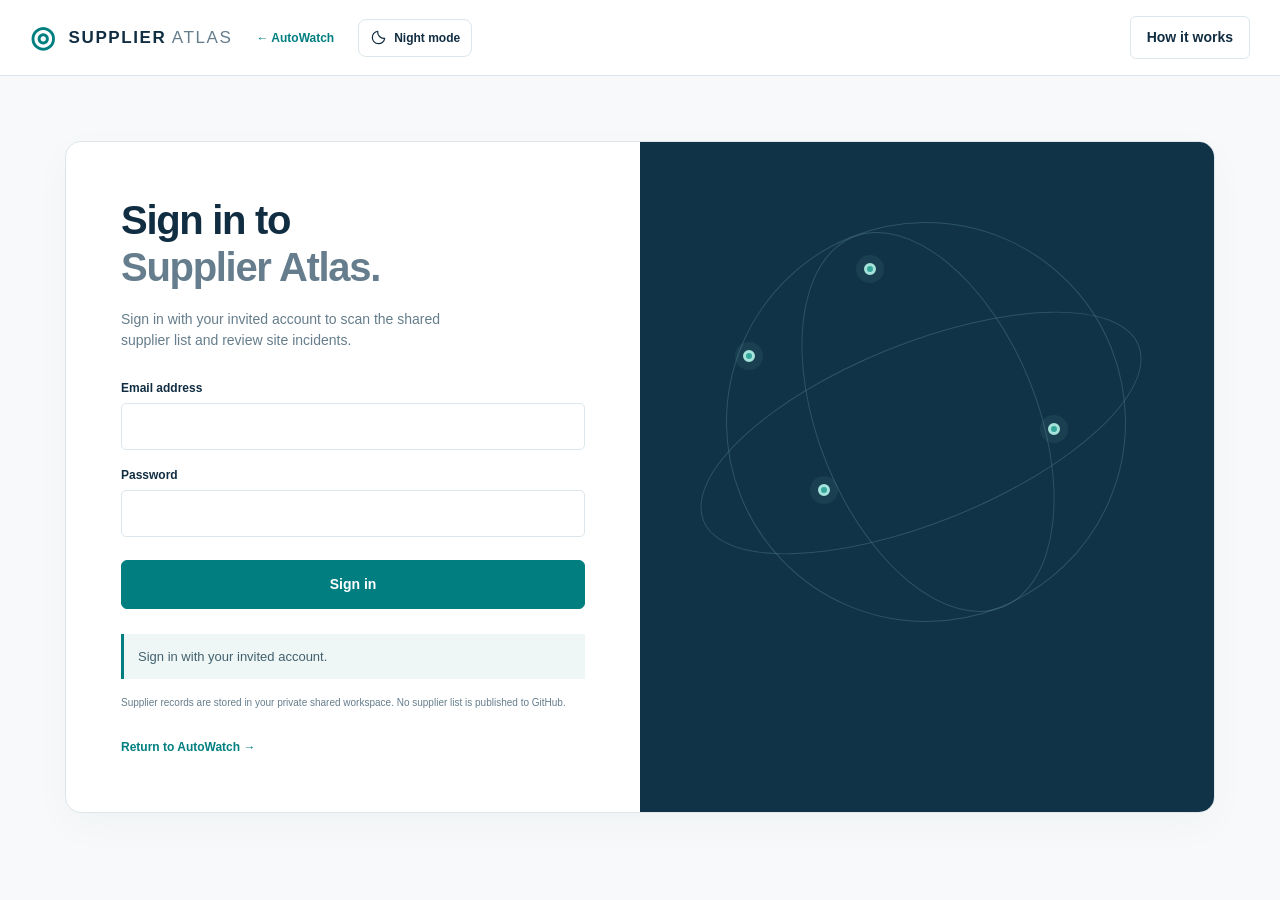
==== commit adca9ace: "Give Atlas one full-list scan and map supplier incidents by priority" ====
--- a/suppliers/index.html
+++ b/suppliers/index.html
@@ -1,16 +1,45 @@
 <!doctype html>
 <html lang="en">
-<head><meta charset="utf-8"><meta name="viewport" content="width=device-width,initial-scale=1"><meta name="referrer" content="strict-origin-when-cross-origin"><meta name="description" content="Your private supplier map. Import names, DUNS, countries and cities, then review each location."><title>Supplier Atlas | Automobile Watch</title><script src="theme-init.js?v=20261112-3"></script><link rel="stylesheet" href="style.css?v=20261112-3"><link rel="stylesheet" href="map.css?v=20261112-3"></head>
+<head><meta charset="utf-8"><meta name="viewport" content="width=device-width,initial-scale=1"><meta name="referrer" content="strict-origin-when-cross-origin"><meta name="description" content="Screen your supplier list for current incidents and review site evidence on a private map."><title>Supplier Atlas | Automobile Watch</title><script src="theme-init.js?v=20261118-2"></script><link rel="stylesheet" href="style.css?v=20261118-2"><link rel="stylesheet" href="map.css?v=20261118-2"></head>
 <body>
 <header><a class="brand" href="./"><span class="brandmark" aria-hidden="true">◎</span><span>SUPPLIER<span class="muted"> ATLAS</span></span></a><a class="backlink" href="../">← AutoWatch</a><span id="accountInfo" class="private" hidden></span><button type="button" class="quiet theme-toggle" data-theme-toggle aria-label="Switch to night mode" aria-pressed="false"><span data-theme-label>Night mode</span></button><button id="helpButton" class="quiet">How it works</button><button id="logoutButton" class="quiet" hidden>Sign out</button></header>
-<section id="authGate" class="authgate" aria-labelledby="loginTitle"><div class="authcard"><p class="eyebrow">YOUR SHARED SUPPLIER WORKSPACE</p><h1 id="loginTitle">Sign in to<br><span>Supplier Atlas.</span></h1><p class="lede">Map your supplier network with your team. Only invited accounts can access the shared list.</p><form id="loginForm" hidden><label for="loginEmail">Email address</label><input id="loginEmail" name="email" type="email" autocomplete="username" required maxlength="254"><label for="loginPassword">Password</label><input id="loginPassword" name="password" type="password" autocomplete="current-password" required><button id="loginButton" class="primary full" type="submit">Sign in</button></form><p id="authNotice" class="authnotice" role="status" aria-live="polite">Checking account service…</p><p class="tiny">Supplier records are stored in your private shared workspace. No supplier list is published to GitHub.</p><a class="backlink" href="../">Return to AutoWatch →</a></div><div class="authart" aria-hidden="true"><span class="orbit orbit1"></span><span class="orbit orbit2"></span><span class="orbit orbit3"></span><span class="networkdot dot1"></span><span class="networkdot dot2"></span><span class="networkdot dot3"></span><span class="networkdot dot4"></span><div><span>CONNECTED BY LOCATION</span><strong>Your network.<br>One shared view.</strong></div></div></section>
+<section id="authGate" class="authgate" aria-labelledby="loginTitle"><div class="authcard"><h1 id="loginTitle">Sign in to<br><span>Supplier Atlas.</span></h1><p class="lede">Sign in with your invited account to scan the shared supplier list and review site incidents.</p><form id="loginForm" hidden><label for="loginEmail">Email address</label><input id="loginEmail" name="email" type="email" autocomplete="username" required maxlength="254"><label for="loginPassword">Password</label><input id="loginPassword" name="password" type="password" autocomplete="current-password" required><button id="loginButton" class="primary full" type="submit">Sign in</button></form><p id="authNotice" class="authnotice" role="status" aria-live="polite">Checking account service…</p><p class="tiny">Supplier records are stored in your private shared workspace. No supplier list is published to GitHub.</p><a class="backlink" href="../">Return to AutoWatch →</a></div><div class="authart" aria-hidden="true"><span class="orbit orbit1"></span><span class="orbit orbit2"></span><span class="orbit orbit3"></span><span class="networkdot dot1"></span><span class="networkdot dot2"></span><span class="networkdot dot3"></span><span class="networkdot dot4"></span></div></section>
 <main id="workspaceMain" hidden>
-<section class="intro"><div><p class="eyebrow">SUPPLY CHAIN INTELLIGENCE</p><h1>Your suppliers.<br><span>A clearer world view.</span></h1><p class="lede">Turn your supplier list into a searchable map. Keep every identity, review every location.</p></div><div class="top-actions"><button id="reloadButton" class="quiet">Reload shared list</button><button id="saveButton" class="primary" data-edit>Save shared list</button><button id="exportButton">Export CSV ↓</button></div></section>
-<div class="savestate"><span id="saveState" role="status">Loading your shared list…</span><span id="roleNote"></span></div>
-<section class="stats" aria-label="Dataset summary"><div><span>SUPPLIERS</span><strong id="countAll">0</strong></div><div><span>MAPPED</span><strong id="countMapped">0</strong></div><div><span>COUNTRIES</span><strong id="countCountries">0</strong></div><div><span>NEEDS LOCATION REVIEW</span><strong id="countReview">0</strong></div></section>
-<div class="workspace"><aside><div class="panelhead"><span class="step">01</span><h2>Bring your list</h2></div><p class="small">CSV, TSV, or copied Excel cells. Required columns: <b>Name, DUNS, Country, City</b>.</p><label class="upload" for="fileInput"><span aria-hidden="true">↑</span><b>Choose a supplier file</b><small>CSV / TSV · up to 10,000 rows</small></label><input id="fileInput" data-edit type="file" accept=".csv,.tsv,.txt" hidden><button id="templateButton" class="textbutton">Download column template ↓</button><label for="pasteInput" class="fieldlabel">Or paste your table</label><textarea id="pasteInput" data-edit rows="4" placeholder="Name&#9;DUNS&#9;Country&#9;City"></textarea><button id="importButton" data-edit class="primary full">Import list</button><p class="tiny">Import replaces your working list. Save shared list to make changes available to your team. Optional Latitude and Longitude columns place dots immediately. DUNS stays text, including leading zeros.</p><hr><div class="panelhead"><span class="step">02</span><h2>Locate suppliers</h2></div><p class="small">City + country matches are found privately in an offline gazetteer of 34,214 cities. A dot marks an approximate city centre, never a verified factory.</p><label class="consent"><input type="checkbox" id="lookupConsent" data-edit><span>Allow city + country lookups using OpenStreetMap Nominatim. Names and DUNS are never sent.</span></label><button id="locateButton" data-edit class="quiet full">Look up next 20 locations</button><button id="cancelButton" class="textbutton" hidden>Stop lookup</button><p class="tiny">Small, user-triggered batches only; 1 request per 1.2 seconds, cached in this session. Review ambiguous matches. For large lists, import coordinates.</p><hr><button id="clearButton" data-edit class="textbutton danger">Clear working list</button><div id="notice" role="status" aria-live="polite">Ready for your supplier list.</div></aside>
-<section class="mapsection"><div class="maptoolbar"><div><span class="eyebrow">GLOBAL FOOTPRINT</span><h2 id="mapTitle">Supplier locations</h2></div><div><button id="worldButton" class="quiet smallbtn">World</button><button id="europeButton" class="quiet smallbtn">Europe</button><button id="fitButton" class="quiet smallbtn">Fit dots</button></div></div><div class="mapwrap" id="mapwrap"><div id="detailMap" aria-label="Detailed supplier map"></div><svg id="map" viewBox="0 0 1000 500" role="img" aria-label="Interactive world supplier map. Use plus and minus to zoom or drag to pan." tabindex="0"><defs><pattern id="grid" width="83.333" height="83.333" patternUnits="userSpaceOnUse"><path d="M 83.333 0 L 0 0 0 83.333" fill="none" stroke="#d9e6ec" stroke-width=".5"/></pattern></defs><rect x="-3000" y="-3000" width="7000" height="7000" fill="#edf4f7"/><rect width="1000" height="500" fill="url(#grid)"/><g id="countries"></g><g id="dots"></g></svg><div class="zoom"><button id="zoomIn" aria-label="Zoom in">+</button><button id="zoomOut" aria-label="Zoom out">−</button></div><div id="emptyMap" class="empty"><span aria-hidden="true">◎</span><b>Your network starts here</b><p>Import a list to place your suppliers on the map.</p></div><div id="mapPopup" class="popup" hidden></div><div class="legend"><span><i class="dot city"></i>Approximate city</span><span><i class="dot coord"></i>Provided coordinates</span><span><b class="clusterkey">3</b>Supplier cluster</span></div><div id="fallbackAttribution" class="attribution">Map: <a href="https://www.naturalearthdata.com/about/terms-of-use/" target="_blank" rel="noopener">Natural Earth</a> · Cities: <a href="https://www.geonames.org/" target="_blank" rel="noopener">GeoNames</a> · Online lookup: <a href="https://www.openstreetmap.org/copyright" target="_blank" rel="noopener">© OpenStreetMap</a></div></div><p id="mapStatus" class="map-status" role="status" aria-live="polite"></p><p class="mapnote">Dots indicate geographic location only. They do not establish exposure to a strike or other incident. Drag to pan · scroll or +/- to zoom. Select a cluster to zoom in, or choose Show on map in the register.</p></section></div>
-<section class="registry"><div class="registryhead"><div><p class="eyebrow">SUPPLIER REGISTER</p><h2>Every row, accounted for</h2></div><div class="filters"><input id="search" placeholder="Search name, DUNS or city" aria-label="Search suppliers"><select id="countryFilter" aria-label="Filter country"><option value="">All countries</option></select><select id="statusFilter" aria-label="Filter location status"><option value="">All locations</option><option value="mapped">Mapped</option><option value="review">Needs review</option><option value="warnings">Data warnings</option></select></div></div><div class="tablewrap"><table><thead><tr><th>SUPPLIER / DUNS</th><th>LOCATION</th><th>PRECISION</th><th>REVIEW</th><th></th></tr></thead><tbody id="tableBody"></tbody></table><p id="emptyTable" class="tableempty">Your imported suppliers will appear here.</p></div><div class="tablefooter"><span id="rowCount">0 rows</span><span>DUNS identifies a record; it does not supply coordinates.</span></div></section><footer>SUPPLIER ATLAS <span>Built for clear location decisions.</span></footer></main>
+<section class="scan-head" aria-labelledby="screenTitle">
+  <div class="scan-heading"><h1 id="screenTitle">Supplier screening</h1><p id="scanStatus" class="scan-summary" role="status">Loading supplier list…</p></div>
+  <button id="refreshScreening" class="primary" type="button" disabled>Scan all suppliers</button>
+</section>
+<section class="mapsection"><div class="maptoolbar"><div><h2 id="mapTitle">Supplier locations</h2></div><div><button id="worldButton" class="quiet smallbtn">World</button><button id="europeButton" class="quiet smallbtn">Europe</button><button id="fitButton" class="quiet smallbtn">Fit suppliers</button></div></div><div class="mapwrap" id="mapwrap"><div id="detailMap" aria-label="Detailed supplier map"></div><svg id="map" viewBox="0 0 1000 500" role="img" aria-label="Interactive world supplier map. Use plus and minus to zoom or drag to pan." tabindex="0"><defs><pattern id="grid" width="83.333" height="83.333" patternUnits="userSpaceOnUse"><path d="M 83.333 0 L 0 0 0 83.333" fill="none" stroke="#d9e6ec" stroke-width=".5"/></pattern></defs><rect x="-3000" y="-3000" width="7000" height="7000" fill="#edf4f7"/><rect width="1000" height="500" fill="url(#grid)"/><g id="countries"></g><g id="dots"></g></svg><div class="zoom"><button id="zoomIn" aria-label="Zoom in">+</button><button id="zoomOut" aria-label="Zoom out">−</button></div><div id="emptyMap" class="empty"><span aria-hidden="true">◎</span><b>No mapped suppliers</b><p>Import a list to place your suppliers on the map.</p></div><div id="mapPopup" class="popup" hidden></div><div class="legend"><span><i class="dot signal-red" aria-hidden="true"></i>Active site incident</span><span><i class="dot signal-yellow" aria-hidden="true"></i>Needs review</span><span><i class="dot signal-neutral" aria-hidden="true"></i>Other supplier</span><span><b class="clusterkey">3</b>Supplier cluster</span></div><div id="fallbackAttribution" class="attribution">Map: <a href="https://www.naturalearthdata.com/about/terms-of-use/" target="_blank" rel="noopener">Natural Earth</a> · Cities: <a href="https://www.geonames.org/" target="_blank" rel="noopener">GeoNames</a> · Online lookup: <a href="https://www.openstreetmap.org/copyright" target="_blank" rel="noopener">© OpenStreetMap</a></div></div><p id="mapStatus" class="map-status" role="status" aria-live="polite"></p><p class="mapnote">Clusters show the highest signal among their suppliers. Select a dot to review the site.</p></section>
+<section class="registry screening scan-findings" aria-labelledby="findingsTitle">
+  <div class="registryhead"><h2 id="findingsTitle">Supplier findings</h2></div>
+  <div id="screeningResults"></div>
+  <details class="scan-sources">
+    <summary>Sources and screening rules <small id="scanCoverage"></small></summary>
+    <div id="screeningSources"></div>
+    <details class="screening-import">
+      <summary>Additional private register</summary>
+      <p>Include a screened JSON register with source references and decisions in this tab. Maximum 5 MB.</p>
+      <label for="privateRegister">Register file</label><input id="privateRegister" type="file" accept=".json,application/json" disabled>
+      <button id="removeRegister" class="quiet smallbtn" type="button" hidden>Remove register</button>
+      <p id="registerStatus" role="status"></p>
+    </details>
+  </details>
+</section>
+<details class="registry scan-tools">
+  <summary>Manage supplier list</summary>
+  <div class="management-content">
+    <p class="dataset-counts"><strong id="countAll">0</strong> suppliers · <strong id="countMapped">0</strong> mapped · <strong id="countCountries">0</strong> countries · <strong id="countReview">0</strong> with unresolved locations</p>
+    <div class="top-actions"><button id="reloadButton" class="quiet">Reload shared list</button><button id="saveButton" class="quiet" data-edit>Save shared list</button><button class="quiet" id="exportButton">Export CSV ↓</button></div>
+    <div class="savestate"><span id="saveState" role="status">Loading your shared list…</span><span id="roleNote"></span></div>
+    <div class="management-grid">
+      <section><h3>Import suppliers</h3><p class="small">Required columns: Name, DUNS, Country, City.</p><label class="upload" for="fileInput"><span aria-hidden="true">↑</span><b>Choose a supplier file</b><small>CSV / TSV · up to 10,000 rows</small></label><input id="fileInput" data-edit type="file" accept=".csv,.tsv,.txt" hidden><button id="templateButton" class="textbutton">Download column template ↓</button><label for="pasteInput" class="fieldlabel">Or paste your table</label><textarea id="pasteInput" data-edit rows="4" placeholder="Name&#9;DUNS&#9;Country&#9;City"></textarea><button id="importButton" data-edit class="quiet full">Import list</button><p class="tiny">Import replaces your working list. Save shared list to make changes available to your team. Optional Latitude and Longitude columns place dots immediately. DUNS stays text, including leading zeros.</p></section>
+      <section><h3>Resolve missing locations</h3><p class="small">Atlas first checks the city and country in its offline gazetteer. You can review ambiguous locations or allow an online lookup.</p><label class="consent"><input type="checkbox" id="lookupConsent" data-edit><span>Allow city + country lookups using OpenStreetMap Nominatim. Names and DUNS are never sent.</span></label><button id="locateButton" data-edit class="quiet full">Look up next 20 locations</button><button id="cancelButton" class="textbutton" hidden>Stop lookup</button><p class="tiny">Small, user-triggered batches only; 1 request per 1.2 seconds, cached in this session. Review ambiguous matches. For large lists, import coordinates.</p></section>
+    </div>
+    <button id="clearButton" data-edit class="textbutton danger">Clear working list</button><div id="notice" role="status" aria-live="polite"></div>
+  </div>
+</details>
+<details class="registry scan-register"><summary>Supplier register</summary><div class="registryhead"><div class="filters"><input id="search" placeholder="Search name, DUNS or city" aria-label="Search suppliers"><select id="countryFilter" aria-label="Filter country"><option value="">All countries</option></select><select id="statusFilter" aria-label="Filter location status"><option value="">All locations</option><option value="mapped">Mapped</option><option value="review">Needs review</option><option value="warnings">Data warnings</option></select></div></div><div class="tablewrap"><table><thead><tr><th>SUPPLIER / DUNS</th><th>LOCATION</th><th>PRECISION</th><th>REVIEW</th><th></th></tr></thead><tbody id="tableBody"></tbody></table><p id="emptyTable" class="tableempty">Your imported suppliers will appear here.</p></div><div class="tablefooter"><span id="rowCount">0 rows</span></div></details>
+</main>
 <dialog id="editDialog"><form id="editForm"><div class="dialoghead"><div><p class="eyebrow">LOCATION REVIEW</p><h2 id="editName"></h2></div><button type="button" id="closeEdit" class="quiet" aria-label="Close">×</button></div><p id="editLocation" class="small"></p><div id="candidateList"></div><p class="small">Enter coordinates from a known address or verified source. Manual placement remains labelled "Provided coordinates".</p><div class="coordinputs"><label>Latitude<input name="lat" id="editLat" type="number" min="-90" max="90" step="any" required></label><label>Longitude<input name="lon" id="editLon" type="number" min="-180" max="180" step="any" required></label></div><button type="submit" class="primary">Save coordinates</button><button type="button" id="removeLocation" class="textbutton">Remove location</button></form></dialog>
-<dialog id="helpDialog"><h2>From a list to a map</h2><p>1. Sign in with your invited account. You and your team see the same saved supplier list.</p><p>2. Import CSV/TSV, or paste Excel cells with a header row. Name, DUNS, Country and City are required columns.</p><p>3. City + country names are first matched privately against 34,214 GeoNames cities. Supply latitude/longitude for precise placement, or allow online city lookups for unmatched rows. Only those place names are sent to Nominatim when you start a lookup.</p><p>4. Review ambiguous or missing locations. Nearby suppliers are grouped into clusters. Click a cluster to zoom in; suppliers sharing the same coordinates open a list. Choose Show on map in the register to focus a specific supplier.</p><p>5. Click <b>Save shared list</b> to update the private shared workspace. Imports, coordinate edits and clearing stay unsaved until then. If someone else saves first, reload their version before saving again. Export CSV to download the filtered rows.</p><p><b>Accuracy:</b> city-centre dots are approximate. DUNS values are preserved, not validated against D&amp;B. A factory address is needed for site-level verification.</p><p><b>Privacy:</b> supplier data is retrieved only after sign-in and membership checks. Signing out clears the working list from this tab. Downloaded CSV files remain on your computer.</p><p>Offline city data: <a href="https://www.geonames.org/" target="_blank" rel="noopener">GeoNames</a>, <a href="https://creativecommons.org/licenses/by/4.0/" target="_blank" rel="noopener">CC BY 4.0</a>. cities15000 downloaded 12 November 2026. The gazetteer is not a complete list of smaller towns.</p><p><b>Map:</b> detailed street and city maps from <a href="https://openfreemap.org/" target="_blank" rel="noopener">OpenFreeMap</a>, rendered with MapLibre. The map service receives requests for the areas you view; supplier names and DUNS are not sent. Map resources load after sign-in. If detailed maps are unavailable, a basic world map remains usable.</p><p><b>Lookup service:</b> small one-off batches only. <a href="https://operations.osmfoundation.org/policies/nominatim/" target="_blank" rel="noopener">Nominatim usage policy</a> · <a href="https://osmfoundation.org/wiki/Privacy_Policy" target="_blank" rel="noopener">Privacy policy</a>.</p><button id="closeHelp" class="primary">Got it</button></dialog><script type="module" src="theme.mjs?v=20261112-3"></script><script type="module" src="app.mjs?v=20261112-3"></script>
+<dialog id="helpDialog"><h2>Screening and supplier locations</h2><p>1. Sign in with your invited account. You and your team see the same saved supplier list.</p><p>2. Import CSV/TSV, or paste Excel cells with a header row. Name, DUNS, Country and City are required columns.</p><p>3. City + country names are first matched privately against 34,214 GeoNames cities. Supply latitude/longitude for precise placement, or allow online city lookups for unmatched rows. Only those place names are sent to Nominatim when you start a lookup.</p><p>4. Review ambiguous or missing locations. Nearby suppliers are grouped into clusters. Click a cluster to zoom in; suppliers sharing the same coordinates open a list. Choose Show on map to focus a supplier. Scan all suppliers checks your whole list, including sites hidden by register filters. Red dots indicate active site incidents. Yellow dots indicate findings that need review.</p><p>5. Click <b>Save shared list</b> to update the private shared workspace. Imports, coordinate edits and clearing stay unsaved until then. If someone else saves first, reload their version before saving again. Export CSV to download the filtered rows.</p><p><b>Accuracy:</b> city-centre dots are approximate. DUNS values are preserved, not validated against D&amp;B. A factory address is needed for site-level verification.</p><p><b>Privacy:</b> supplier data is retrieved only after sign-in and membership checks. Signing out clears the working list from this tab. Downloaded CSV files remain on your computer.</p><p>Offline city data: <a href="https://www.geonames.org/" target="_blank" rel="noopener">GeoNames</a>, <a href="https://creativecommons.org/licenses/by/4.0/" target="_blank" rel="noopener">CC BY 4.0</a>. cities15000 downloaded 12 November 2026. The gazetteer is not a complete list of smaller towns.</p><p><b>Map:</b> detailed street and city maps from <a href="https://openfreemap.org/" target="_blank" rel="noopener">OpenFreeMap</a>, rendered with MapLibre. The map service receives requests for the areas you view; supplier names and DUNS are not sent. Map resources load after sign-in. If detailed maps are unavailable, a basic world map remains usable.</p><p><b>Lookup service:</b> small one-off batches only. <a href="https://operations.osmfoundation.org/policies/nominatim/" target="_blank" rel="noopener">Nominatim usage policy</a> · <a href="https://osmfoundation.org/wiki/Privacy_Policy" target="_blank" rel="noopener">Privacy policy</a>.</p><button id="closeHelp" class="primary">Got it</button></dialog><script type="module" src="theme.mjs?v=20261118-2"></script><script src="../strike-core.js"></script><script type="module" src="app.mjs?v=20261118-2"></script>
 </body></html>
--- a/suppliers/style.css
+++ b/suppliers/style.css
@@ -125,3 +125,116 @@
 @media (prefers-reduced-motion: no-preference) {
   .theme-toggle { transition: background-color .15s ease, border-color .15s ease, color .15s ease; }
 }
+/* The authenticated workspace keeps screening and the map above list maintenance. */
+#workspaceMain {
+  --gutter: clamp(16px, 2.5vw, 32px);
+  --signal-red: #bf2836;
+  --signal-yellow: #e6ae20;
+  --signal-neutral: #6b8293;
+  max-width: 1440px;
+  padding: clamp(20px, 3vw, 40px) var(--gutter) 24px;
+}
+[data-theme="dark"] #workspaceMain {
+  --signal-red: #ff7074;
+  --signal-yellow: #f1c453;
+  --signal-neutral: #9ab0bf;
+}
+#workspaceMain h1 { font-size: clamp(27px, 3.3vw, 40px); line-height: 1.14; margin: 0; }
+#workspaceMain h2 { font-size: clamp(17px, 1.6vw, 22px); line-height: 1.3; }
+#workspaceMain summary { cursor: pointer; }
+#workspaceMain summary:focus-visible { outline: 2px solid var(--focus); outline-offset: -2px; }
+.scan-head { display: flex; justify-content: space-between; align-items: center; flex-wrap: wrap; gap: 12px 24px; margin-bottom: 20px; }
+.scan-head p { margin: 6px 0 0; color: var(--muted); }
+#refreshScreening { min-height: 44px; padding-inline: 22px; font-size: 14px; white-space: nowrap; }
+.scan-summary { display: flex; flex-wrap: wrap; align-items: center; gap: 5px 18px; }
+#scanStatus { font-weight: 600; }
+#scanCoverage { display: block; margin: 4px 0 0 15px; color: var(--muted); font-size: 12px; font-weight: 400; }
+#scanCoverage:empty { display: none; }
+.scan-dot {
+  display: inline-block; flex: 0 0 auto; width: 10px; height: 10px; margin-inline-end: 4px;
+  vertical-align: baseline; border-radius: 50%; border: 1px solid #0005; background: var(--signal-neutral);
+}
+.scan-dot[data-level="red"] { background: var(--signal-red); }
+.scan-dot[data-level="yellow"] { background: var(--signal-yellow); }
+#workspaceMain .mapsection { min-width: 0; }
+#workspaceMain .maptoolbar { padding: 13px var(--gutter); gap: 12px; }
+#workspaceMain .mapwrap { min-height: clamp(360px, 51vh, 575px); }
+#workspaceMain #map, #workspaceMain #detailMap { min-height: 100%; }
+#workspaceMain .legend { max-width: calc(100% - 32px); flex-wrap: wrap; align-items: center; gap: 5px 16px; font-size: 11px; }
+.screening-body { padding: 0 var(--gutter) 18px; }
+#screeningResults { min-width: 0; }
+#screeningResults .tablewrap { max-height: min(640px, 65vh); border-block: 1px solid var(--line); }
+#screeningResults table { width: 100%; }
+#screeningResults td, #screeningResults th { padding: 12px clamp(10px, 1.5vw, 20px); }
+#screeningResults th { z-index: 1; }
+#screeningResults td { vertical-align: top; overflow-wrap: anywhere; }
+.scan-evidence { text-align: left; }
+.scan-evidence summary, .scan-tools > summary { color: var(--navy); font-weight: 600; }
+.scan-evidence p { margin: 5px 0; }
+.scan-evidence small { display: block; color: var(--muted); }
+.scan-sources, .scan-tools, .scan-register {
+  border: 1px solid var(--line); border-radius: 8px; background: var(--surface); color: var(--navy);
+}
+.scan-tools, .scan-register { margin: 16px 0 0; }
+.scan-sources > summary, .scan-tools > summary, .scan-register > summary {
+  padding: 13px var(--gutter); font-weight: 650;
+}
+.scan-sources[open] > summary, .scan-tools[open] > summary, .scan-register[open] > summary { border-bottom: 1px solid var(--line); }
+#screeningSources { overflow-wrap: anywhere; }
+#screeningSources p { margin: 4px 0 10px; }
+#screeningSources h3 { margin: 12px 0 4px; font-size: 14px; }
+.screening-import { padding: 10px 0; }
+.screening-import input[type=file] { max-width: 100%; }
+.screening-import label { display: block; }
+.scan-tools .stats { margin: 12px 0; }
+.scan-tools .stats > div { padding: 8px 14px; }
+.scan-tools .stats strong { font-size: 19px; }
+.scan-tools .top-actions { flex-wrap: wrap; max-width: none; margin: 0; }
+.scan-tools .savestate { margin: 6px 0; }
+.scan-register .registry { margin: 0; border: 0; }
+.scan-register .filters { flex-wrap: wrap; }
+#workspaceMain .scan-findings { margin-top: 16px; }
+.scan-sources { border: 0; border-top: 1px solid var(--line); border-radius: 0; }
+.scan-sources > summary { color: var(--muted); }
+.management-content { padding: var(--gutter); }
+.management-grid { display: grid; grid-template-columns: 1fr 1fr; gap: var(--gutter); }
+.management-grid > * { min-width: 0; }
+.management-grid h3 { font-size: 15px; margin: 18px 0 6px; }
+.management-content > .dataset-counts { margin-top: 0; }
+.scan-incident + .scan-incident { padding-top: 10px; margin-top: 10px; border-top: 1px solid var(--line); }
+.scan-incident ul { padding-inline-start: 16px; margin-block: 5px; }
+.scan-empty { margin: 0; padding: 0 var(--gutter) 18px; color: var(--muted); }
+.scan-source + .scan-source { margin-top: 8px; }
+#screeningResults > button { margin: 10px var(--gutter); }
+.scan-tools .top-actions { align-items: center; }
+.scan-tools .stats { border-radius: 6px; }
+.scan-tools .stats span { letter-spacing: .05em; }
+.scan-findings .registryhead { padding: 16px var(--gutter); }
+.scan-register .registryhead { align-items: center; }
+.scan-register .filters > * { min-width: 0; }
+.scan-sources > :is(div, p, details) { margin: 12px var(--gutter); }
+#workspaceMain .tablefooter { flex-wrap: wrap; }
+@media (max-width: 720px) {
+  #workspaceMain { --gutter: 15px; }
+  #workspaceMain .mapwrap { min-height: clamp(290px, 43vh, 350px); }
+  #workspaceMain .legend { font-size: 10px; gap: 4px 10px; left: 8px; }
+  .scan-head { align-items: flex-start; }
+  .management-grid { grid-template-columns: 1fr; }
+  .scan-register .tablewrap table { min-width: 580px; }
+  .scan-summary { gap: 6px 12px; }
+  #screeningResults .tablewrap { max-height: 65vh; }
+  .scan-table thead { position: absolute; width: 1px; height: 1px; overflow: hidden; clip-path: inset(50%); }
+  .scan-table, .scan-table tbody { display: block; }
+  .scan-table tbody tr {
+    display: grid; grid-template-columns: 1fr; gap: 5px;
+    border-bottom: 1px solid var(--line); padding: 12px var(--gutter);
+  }
+  .scan-table tbody tr:last-child { border-bottom: 0; }
+  #screeningResults .scan-table td { display: block; padding: 0; border: 0; font-size: 13px; }
+  #screeningResults .scan-table td:first-child { font-size: 12px; }
+  #screeningResults .scan-table td:nth-child(3) { color: var(--muted); }
+  .scan-table .scan-evidence { margin-top: 3px; }
+  .scan-register .filters { width: 100%; }
+  .scan-register .tablewrap { overscroll-behavior-x: contain; }
+  .scan-sources > summary, .scan-tools > summary, .scan-register > summary { min-height: 44px; }
+}
--- a/suppliers/map.css
+++ b/suppliers/map.css
@@ -27,3 +27,8 @@
 @media(max-width:720px){#detailMap{min-height:390px}.enhanced-map-ready .legend{max-width:220px;font-size:8px;gap:8px}.mapwrap .maplibregl-ctrl-attrib{font-size:8px}.mapwrap .empty{max-width:225px;padding:15px}}
 
 .map-status.map-error{color:var(--orange)}
+
+:root{--atlas-dot-red:#c53735;--atlas-dot-yellow:#f5c542;--atlas-dot-neutral:#64748b}
+.legend .dot.signal-red{background:var(--atlas-dot-red)}
+.legend .dot.signal-yellow{background:var(--atlas-dot-yellow)}
+.legend .dot.signal-neutral{background:var(--atlas-dot-neutral)}
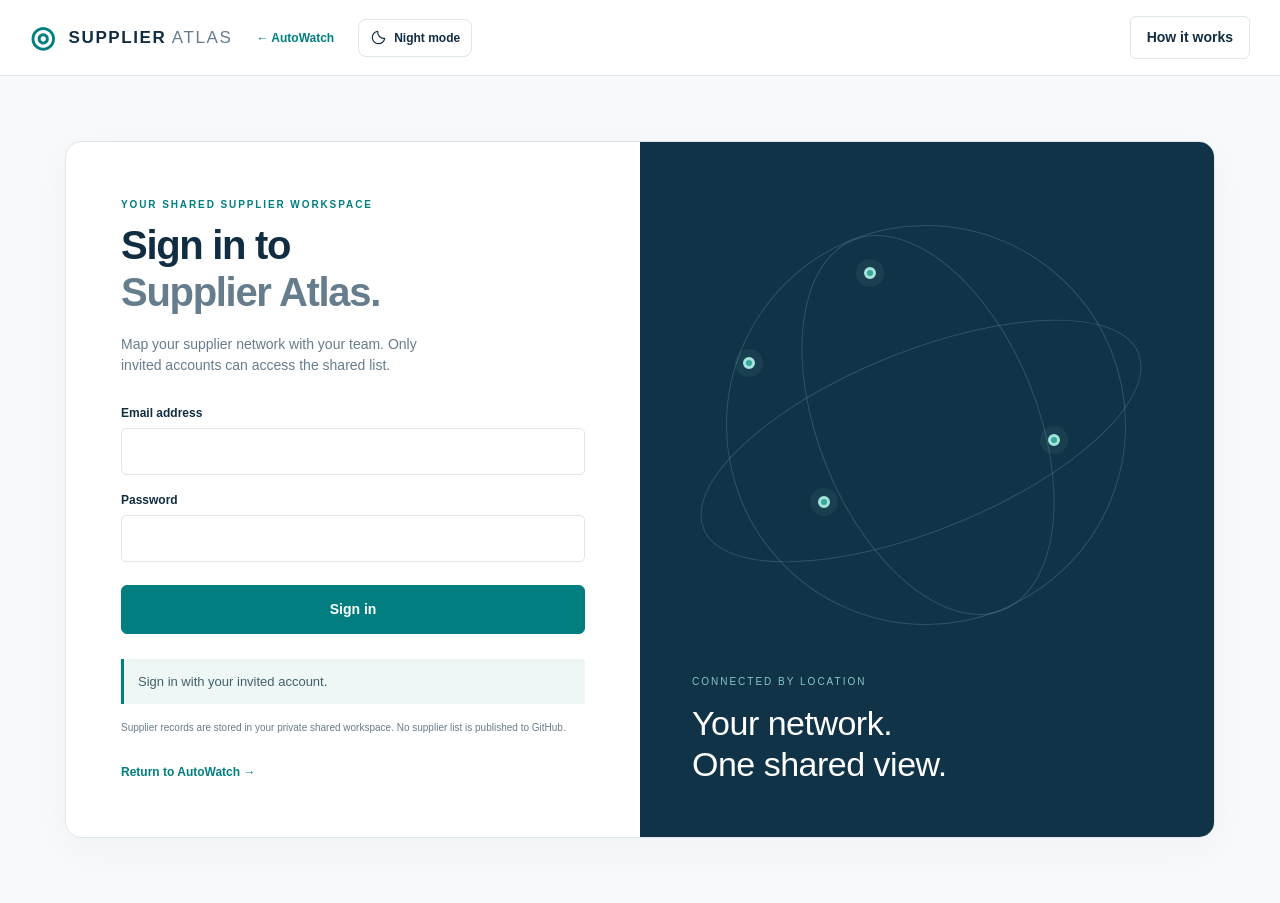
==== commit 6fe42737: "Restore the supplier map from before the screening integration" ====
--- a/suppliers/index.html
+++ b/suppliers/index.html
@@ -1,45 +1,16 @@
 <!doctype html>
 <html lang="en">
-<head><meta charset="utf-8"><meta name="viewport" content="width=device-width,initial-scale=1"><meta name="referrer" content="strict-origin-when-cross-origin"><meta name="description" content="Screen your supplier list for current incidents and review site evidence on a private map."><title>Supplier Atlas | Automobile Watch</title><script src="theme-init.js?v=20261118-2"></script><link rel="stylesheet" href="style.css?v=20261118-2"><link rel="stylesheet" href="map.css?v=20261118-2"></head>
+<head><meta charset="utf-8"><meta name="viewport" content="width=device-width,initial-scale=1"><meta name="referrer" content="strict-origin-when-cross-origin"><meta name="description" content="Your private supplier map. Import names, DUNS, countries and cities, then review each location."><title>Supplier Atlas | Automobile Watch</title><script src="theme-init.js?v=20261112-3"></script><link rel="stylesheet" href="style.css?v=20261112-3"><link rel="stylesheet" href="map.css?v=20261112-3"></head>
 <body>
 <header><a class="brand" href="./"><span class="brandmark" aria-hidden="true">◎</span><span>SUPPLIER<span class="muted"> ATLAS</span></span></a><a class="backlink" href="../">← AutoWatch</a><span id="accountInfo" class="private" hidden></span><button type="button" class="quiet theme-toggle" data-theme-toggle aria-label="Switch to night mode" aria-pressed="false"><span data-theme-label>Night mode</span></button><button id="helpButton" class="quiet">How it works</button><button id="logoutButton" class="quiet" hidden>Sign out</button></header>
-<section id="authGate" class="authgate" aria-labelledby="loginTitle"><div class="authcard"><h1 id="loginTitle">Sign in to<br><span>Supplier Atlas.</span></h1><p class="lede">Sign in with your invited account to scan the shared supplier list and review site incidents.</p><form id="loginForm" hidden><label for="loginEmail">Email address</label><input id="loginEmail" name="email" type="email" autocomplete="username" required maxlength="254"><label for="loginPassword">Password</label><input id="loginPassword" name="password" type="password" autocomplete="current-password" required><button id="loginButton" class="primary full" type="submit">Sign in</button></form><p id="authNotice" class="authnotice" role="status" aria-live="polite">Checking account service…</p><p class="tiny">Supplier records are stored in your private shared workspace. No supplier list is published to GitHub.</p><a class="backlink" href="../">Return to AutoWatch →</a></div><div class="authart" aria-hidden="true"><span class="orbit orbit1"></span><span class="orbit orbit2"></span><span class="orbit orbit3"></span><span class="networkdot dot1"></span><span class="networkdot dot2"></span><span class="networkdot dot3"></span><span class="networkdot dot4"></span></div></section>
+<section id="authGate" class="authgate" aria-labelledby="loginTitle"><div class="authcard"><p class="eyebrow">YOUR SHARED SUPPLIER WORKSPACE</p><h1 id="loginTitle">Sign in to<br><span>Supplier Atlas.</span></h1><p class="lede">Map your supplier network with your team. Only invited accounts can access the shared list.</p><form id="loginForm" hidden><label for="loginEmail">Email address</label><input id="loginEmail" name="email" type="email" autocomplete="username" required maxlength="254"><label for="loginPassword">Password</label><input id="loginPassword" name="password" type="password" autocomplete="current-password" required><button id="loginButton" class="primary full" type="submit">Sign in</button></form><p id="authNotice" class="authnotice" role="status" aria-live="polite">Checking account service…</p><p class="tiny">Supplier records are stored in your private shared workspace. No supplier list is published to GitHub.</p><a class="backlink" href="../">Return to AutoWatch →</a></div><div class="authart" aria-hidden="true"><span class="orbit orbit1"></span><span class="orbit orbit2"></span><span class="orbit orbit3"></span><span class="networkdot dot1"></span><span class="networkdot dot2"></span><span class="networkdot dot3"></span><span class="networkdot dot4"></span><div><span>CONNECTED BY LOCATION</span><strong>Your network.<br>One shared view.</strong></div></div></section>
 <main id="workspaceMain" hidden>
-<section class="scan-head" aria-labelledby="screenTitle">
-  <div class="scan-heading"><h1 id="screenTitle">Supplier screening</h1><p id="scanStatus" class="scan-summary" role="status">Loading supplier list…</p></div>
-  <button id="refreshScreening" class="primary" type="button" disabled>Scan all suppliers</button>
-</section>
-<section class="mapsection"><div class="maptoolbar"><div><h2 id="mapTitle">Supplier locations</h2></div><div><button id="worldButton" class="quiet smallbtn">World</button><button id="europeButton" class="quiet smallbtn">Europe</button><button id="fitButton" class="quiet smallbtn">Fit suppliers</button></div></div><div class="mapwrap" id="mapwrap"><div id="detailMap" aria-label="Detailed supplier map"></div><svg id="map" viewBox="0 0 1000 500" role="img" aria-label="Interactive world supplier map. Use plus and minus to zoom or drag to pan." tabindex="0"><defs><pattern id="grid" width="83.333" height="83.333" patternUnits="userSpaceOnUse"><path d="M 83.333 0 L 0 0 0 83.333" fill="none" stroke="#d9e6ec" stroke-width=".5"/></pattern></defs><rect x="-3000" y="-3000" width="7000" height="7000" fill="#edf4f7"/><rect width="1000" height="500" fill="url(#grid)"/><g id="countries"></g><g id="dots"></g></svg><div class="zoom"><button id="zoomIn" aria-label="Zoom in">+</button><button id="zoomOut" aria-label="Zoom out">−</button></div><div id="emptyMap" class="empty"><span aria-hidden="true">◎</span><b>No mapped suppliers</b><p>Import a list to place your suppliers on the map.</p></div><div id="mapPopup" class="popup" hidden></div><div class="legend"><span><i class="dot signal-red" aria-hidden="true"></i>Active site incident</span><span><i class="dot signal-yellow" aria-hidden="true"></i>Needs review</span><span><i class="dot signal-neutral" aria-hidden="true"></i>Other supplier</span><span><b class="clusterkey">3</b>Supplier cluster</span></div><div id="fallbackAttribution" class="attribution">Map: <a href="https://www.naturalearthdata.com/about/terms-of-use/" target="_blank" rel="noopener">Natural Earth</a> · Cities: <a href="https://www.geonames.org/" target="_blank" rel="noopener">GeoNames</a> · Online lookup: <a href="https://www.openstreetmap.org/copyright" target="_blank" rel="noopener">© OpenStreetMap</a></div></div><p id="mapStatus" class="map-status" role="status" aria-live="polite"></p><p class="mapnote">Clusters show the highest signal among their suppliers. Select a dot to review the site.</p></section>
-<section class="registry screening scan-findings" aria-labelledby="findingsTitle">
-  <div class="registryhead"><h2 id="findingsTitle">Supplier findings</h2></div>
-  <div id="screeningResults"></div>
-  <details class="scan-sources">
-    <summary>Sources and screening rules <small id="scanCoverage"></small></summary>
-    <div id="screeningSources"></div>
-    <details class="screening-import">
-      <summary>Additional private register</summary>
-      <p>Include a screened JSON register with source references and decisions in this tab. Maximum 5 MB.</p>
-      <label for="privateRegister">Register file</label><input id="privateRegister" type="file" accept=".json,application/json" disabled>
-      <button id="removeRegister" class="quiet smallbtn" type="button" hidden>Remove register</button>
-      <p id="registerStatus" role="status"></p>
-    </details>
-  </details>
-</section>
-<details class="registry scan-tools">
-  <summary>Manage supplier list</summary>
-  <div class="management-content">
-    <p class="dataset-counts"><strong id="countAll">0</strong> suppliers · <strong id="countMapped">0</strong> mapped · <strong id="countCountries">0</strong> countries · <strong id="countReview">0</strong> with unresolved locations</p>
-    <div class="top-actions"><button id="reloadButton" class="quiet">Reload shared list</button><button id="saveButton" class="quiet" data-edit>Save shared list</button><button class="quiet" id="exportButton">Export CSV ↓</button></div>
-    <div class="savestate"><span id="saveState" role="status">Loading your shared list…</span><span id="roleNote"></span></div>
-    <div class="management-grid">
-      <section><h3>Import suppliers</h3><p class="small">Required columns: Name, DUNS, Country, City.</p><label class="upload" for="fileInput"><span aria-hidden="true">↑</span><b>Choose a supplier file</b><small>CSV / TSV · up to 10,000 rows</small></label><input id="fileInput" data-edit type="file" accept=".csv,.tsv,.txt" hidden><button id="templateButton" class="textbutton">Download column template ↓</button><label for="pasteInput" class="fieldlabel">Or paste your table</label><textarea id="pasteInput" data-edit rows="4" placeholder="Name&#9;DUNS&#9;Country&#9;City"></textarea><button id="importButton" data-edit class="quiet full">Import list</button><p class="tiny">Import replaces your working list. Save shared list to make changes available to your team. Optional Latitude and Longitude columns place dots immediately. DUNS stays text, including leading zeros.</p></section>
-      <section><h3>Resolve missing locations</h3><p class="small">Atlas first checks the city and country in its offline gazetteer. You can review ambiguous locations or allow an online lookup.</p><label class="consent"><input type="checkbox" id="lookupConsent" data-edit><span>Allow city + country lookups using OpenStreetMap Nominatim. Names and DUNS are never sent.</span></label><button id="locateButton" data-edit class="quiet full">Look up next 20 locations</button><button id="cancelButton" class="textbutton" hidden>Stop lookup</button><p class="tiny">Small, user-triggered batches only; 1 request per 1.2 seconds, cached in this session. Review ambiguous matches. For large lists, import coordinates.</p></section>
-    </div>
-    <button id="clearButton" data-edit class="textbutton danger">Clear working list</button><div id="notice" role="status" aria-live="polite"></div>
-  </div>
-</details>
-<details class="registry scan-register"><summary>Supplier register</summary><div class="registryhead"><div class="filters"><input id="search" placeholder="Search name, DUNS or city" aria-label="Search suppliers"><select id="countryFilter" aria-label="Filter country"><option value="">All countries</option></select><select id="statusFilter" aria-label="Filter location status"><option value="">All locations</option><option value="mapped">Mapped</option><option value="review">Needs review</option><option value="warnings">Data warnings</option></select></div></div><div class="tablewrap"><table><thead><tr><th>SUPPLIER / DUNS</th><th>LOCATION</th><th>PRECISION</th><th>REVIEW</th><th></th></tr></thead><tbody id="tableBody"></tbody></table><p id="emptyTable" class="tableempty">Your imported suppliers will appear here.</p></div><div class="tablefooter"><span id="rowCount">0 rows</span></div></details>
-</main>
+<section class="intro"><div><p class="eyebrow">SUPPLY CHAIN INTELLIGENCE</p><h1>Your suppliers.<br><span>A clearer world view.</span></h1><p class="lede">Turn your supplier list into a searchable map. Keep every identity, review every location.</p></div><div class="top-actions"><button id="reloadButton" class="quiet">Reload shared list</button><button id="saveButton" class="primary" data-edit>Save shared list</button><button id="exportButton">Export CSV ↓</button></div></section>
+<div class="savestate"><span id="saveState" role="status">Loading your shared list…</span><span id="roleNote"></span></div>
+<section class="stats" aria-label="Dataset summary"><div><span>SUPPLIERS</span><strong id="countAll">0</strong></div><div><span>MAPPED</span><strong id="countMapped">0</strong></div><div><span>COUNTRIES</span><strong id="countCountries">0</strong></div><div><span>NEEDS LOCATION REVIEW</span><strong id="countReview">0</strong></div></section>
+<div class="workspace"><aside><div class="panelhead"><span class="step">01</span><h2>Bring your list</h2></div><p class="small">CSV, TSV, or copied Excel cells. Required columns: <b>Name, DUNS, Country, City</b>.</p><label class="upload" for="fileInput"><span aria-hidden="true">↑</span><b>Choose a supplier file</b><small>CSV / TSV · up to 10,000 rows</small></label><input id="fileInput" data-edit type="file" accept=".csv,.tsv,.txt" hidden><button id="templateButton" class="textbutton">Download column template ↓</button><label for="pasteInput" class="fieldlabel">Or paste your table</label><textarea id="pasteInput" data-edit rows="4" placeholder="Name&#9;DUNS&#9;Country&#9;City"></textarea><button id="importButton" data-edit class="primary full">Import list</button><p class="tiny">Import replaces your working list. Save shared list to make changes available to your team. Optional Latitude and Longitude columns place dots immediately. DUNS stays text, including leading zeros.</p><hr><div class="panelhead"><span class="step">02</span><h2>Locate suppliers</h2></div><p class="small">City + country matches are found privately in an offline gazetteer of 34,214 cities. A dot marks an approximate city centre, never a verified factory.</p><label class="consent"><input type="checkbox" id="lookupConsent" data-edit><span>Allow city + country lookups using OpenStreetMap Nominatim. Names and DUNS are never sent.</span></label><button id="locateButton" data-edit class="quiet full">Look up next 20 locations</button><button id="cancelButton" class="textbutton" hidden>Stop lookup</button><p class="tiny">Small, user-triggered batches only; 1 request per 1.2 seconds, cached in this session. Review ambiguous matches. For large lists, import coordinates.</p><hr><button id="clearButton" data-edit class="textbutton danger">Clear working list</button><div id="notice" role="status" aria-live="polite">Ready for your supplier list.</div></aside>
+<section class="mapsection"><div class="maptoolbar"><div><span class="eyebrow">GLOBAL FOOTPRINT</span><h2 id="mapTitle">Supplier locations</h2></div><div><button id="worldButton" class="quiet smallbtn">World</button><button id="europeButton" class="quiet smallbtn">Europe</button><button id="fitButton" class="quiet smallbtn">Fit dots</button></div></div><div class="mapwrap" id="mapwrap"><div id="detailMap" aria-label="Detailed supplier map"></div><svg id="map" viewBox="0 0 1000 500" role="img" aria-label="Interactive world supplier map. Use plus and minus to zoom or drag to pan." tabindex="0"><defs><pattern id="grid" width="83.333" height="83.333" patternUnits="userSpaceOnUse"><path d="M 83.333 0 L 0 0 0 83.333" fill="none" stroke="#d9e6ec" stroke-width=".5"/></pattern></defs><rect x="-3000" y="-3000" width="7000" height="7000" fill="#edf4f7"/><rect width="1000" height="500" fill="url(#grid)"/><g id="countries"></g><g id="dots"></g></svg><div class="zoom"><button id="zoomIn" aria-label="Zoom in">+</button><button id="zoomOut" aria-label="Zoom out">−</button></div><div id="emptyMap" class="empty"><span aria-hidden="true">◎</span><b>Your network starts here</b><p>Import a list to place your suppliers on the map.</p></div><div id="mapPopup" class="popup" hidden></div><div class="legend"><span><i class="dot city"></i>Approximate city</span><span><i class="dot coord"></i>Provided coordinates</span><span><b class="clusterkey">3</b>Supplier cluster</span></div><div id="fallbackAttribution" class="attribution">Map: <a href="https://www.naturalearthdata.com/about/terms-of-use/" target="_blank" rel="noopener">Natural Earth</a> · Cities: <a href="https://www.geonames.org/" target="_blank" rel="noopener">GeoNames</a> · Online lookup: <a href="https://www.openstreetmap.org/copyright" target="_blank" rel="noopener">© OpenStreetMap</a></div></div><p id="mapStatus" class="map-status" role="status" aria-live="polite"></p><p class="mapnote">Dots indicate geographic location only. They do not establish exposure to a strike or other incident. Drag to pan · scroll or +/- to zoom. Select a cluster to zoom in, or choose Show on map in the register.</p></section></div>
+<section class="registry"><div class="registryhead"><div><p class="eyebrow">SUPPLIER REGISTER</p><h2>Every row, accounted for</h2></div><div class="filters"><input id="search" placeholder="Search name, DUNS or city" aria-label="Search suppliers"><select id="countryFilter" aria-label="Filter country"><option value="">All countries</option></select><select id="statusFilter" aria-label="Filter location status"><option value="">All locations</option><option value="mapped">Mapped</option><option value="review">Needs review</option><option value="warnings">Data warnings</option></select></div></div><div class="tablewrap"><table><thead><tr><th>SUPPLIER / DUNS</th><th>LOCATION</th><th>PRECISION</th><th>REVIEW</th><th></th></tr></thead><tbody id="tableBody"></tbody></table><p id="emptyTable" class="tableempty">Your imported suppliers will appear here.</p></div><div class="tablefooter"><span id="rowCount">0 rows</span><span>DUNS identifies a record; it does not supply coordinates.</span></div></section><footer>SUPPLIER ATLAS <span>Built for clear location decisions.</span></footer></main>
 <dialog id="editDialog"><form id="editForm"><div class="dialoghead"><div><p class="eyebrow">LOCATION REVIEW</p><h2 id="editName"></h2></div><button type="button" id="closeEdit" class="quiet" aria-label="Close">×</button></div><p id="editLocation" class="small"></p><div id="candidateList"></div><p class="small">Enter coordinates from a known address or verified source. Manual placement remains labelled "Provided coordinates".</p><div class="coordinputs"><label>Latitude<input name="lat" id="editLat" type="number" min="-90" max="90" step="any" required></label><label>Longitude<input name="lon" id="editLon" type="number" min="-180" max="180" step="any" required></label></div><button type="submit" class="primary">Save coordinates</button><button type="button" id="removeLocation" class="textbutton">Remove location</button></form></dialog>
-<dialog id="helpDialog"><h2>Screening and supplier locations</h2><p>1. Sign in with your invited account. You and your team see the same saved supplier list.</p><p>2. Import CSV/TSV, or paste Excel cells with a header row. Name, DUNS, Country and City are required columns.</p><p>3. City + country names are first matched privately against 34,214 GeoNames cities. Supply latitude/longitude for precise placement, or allow online city lookups for unmatched rows. Only those place names are sent to Nominatim when you start a lookup.</p><p>4. Review ambiguous or missing locations. Nearby suppliers are grouped into clusters. Click a cluster to zoom in; suppliers sharing the same coordinates open a list. Choose Show on map to focus a supplier. Scan all suppliers checks your whole list, including sites hidden by register filters. Red dots indicate active site incidents. Yellow dots indicate findings that need review.</p><p>5. Click <b>Save shared list</b> to update the private shared workspace. Imports, coordinate edits and clearing stay unsaved until then. If someone else saves first, reload their version before saving again. Export CSV to download the filtered rows.</p><p><b>Accuracy:</b> city-centre dots are approximate. DUNS values are preserved, not validated against D&amp;B. A factory address is needed for site-level verification.</p><p><b>Privacy:</b> supplier data is retrieved only after sign-in and membership checks. Signing out clears the working list from this tab. Downloaded CSV files remain on your computer.</p><p>Offline city data: <a href="https://www.geonames.org/" target="_blank" rel="noopener">GeoNames</a>, <a href="https://creativecommons.org/licenses/by/4.0/" target="_blank" rel="noopener">CC BY 4.0</a>. cities15000 downloaded 12 November 2026. The gazetteer is not a complete list of smaller towns.</p><p><b>Map:</b> detailed street and city maps from <a href="https://openfreemap.org/" target="_blank" rel="noopener">OpenFreeMap</a>, rendered with MapLibre. The map service receives requests for the areas you view; supplier names and DUNS are not sent. Map resources load after sign-in. If detailed maps are unavailable, a basic world map remains usable.</p><p><b>Lookup service:</b> small one-off batches only. <a href="https://operations.osmfoundation.org/policies/nominatim/" target="_blank" rel="noopener">Nominatim usage policy</a> · <a href="https://osmfoundation.org/wiki/Privacy_Policy" target="_blank" rel="noopener">Privacy policy</a>.</p><button id="closeHelp" class="primary">Got it</button></dialog><script type="module" src="theme.mjs?v=20261118-2"></script><script src="../strike-core.js"></script><script type="module" src="app.mjs?v=20261118-2"></script>
+<dialog id="helpDialog"><h2>From a list to a map</h2><p>1. Sign in with your invited account. You and your team see the same saved supplier list.</p><p>2. Import CSV/TSV, or paste Excel cells with a header row. Name, DUNS, Country and City are required columns.</p><p>3. City + country names are first matched privately against 34,214 GeoNames cities. Supply latitude/longitude for precise placement, or allow online city lookups for unmatched rows. Only those place names are sent to Nominatim when you start a lookup.</p><p>4. Review ambiguous or missing locations. Nearby suppliers are grouped into clusters. Click a cluster to zoom in; suppliers sharing the same coordinates open a list. Choose Show on map in the register to focus a specific supplier.</p><p>5. Click <b>Save shared list</b> to update the private shared workspace. Imports, coordinate edits and clearing stay unsaved until then. If someone else saves first, reload their version before saving again. Export CSV to download the filtered rows.</p><p><b>Accuracy:</b> city-centre dots are approximate. DUNS values are preserved, not validated against D&amp;B. A factory address is needed for site-level verification.</p><p><b>Privacy:</b> supplier data is retrieved only after sign-in and membership checks. Signing out clears the working list from this tab. Downloaded CSV files remain on your computer.</p><p>Offline city data: <a href="https://www.geonames.org/" target="_blank" rel="noopener">GeoNames</a>, <a href="https://creativecommons.org/licenses/by/4.0/" target="_blank" rel="noopener">CC BY 4.0</a>. cities15000 downloaded 12 November 2026. The gazetteer is not a complete list of smaller towns.</p><p><b>Map:</b> detailed street and city maps from <a href="https://openfreemap.org/" target="_blank" rel="noopener">OpenFreeMap</a>, rendered with MapLibre. The map service receives requests for the areas you view; supplier names and DUNS are not sent. Map resources load after sign-in. If detailed maps are unavailable, a basic world map remains usable.</p><p><b>Lookup service:</b> small one-off batches only. <a href="https://operations.osmfoundation.org/policies/nominatim/" target="_blank" rel="noopener">Nominatim usage policy</a> · <a href="https://osmfoundation.org/wiki/Privacy_Policy" target="_blank" rel="noopener">Privacy policy</a>.</p><button id="closeHelp" class="primary">Got it</button></dialog><script type="module" src="theme.mjs?v=20261112-3"></script><script type="module" src="app.mjs?v=20261112-3"></script>
 </body></html>
--- a/suppliers/style.css
+++ b/suppliers/style.css
@@ -125,116 +125,3 @@
 @media (prefers-reduced-motion: no-preference) {
   .theme-toggle { transition: background-color .15s ease, border-color .15s ease, color .15s ease; }
 }
-/* The authenticated workspace keeps screening and the map above list maintenance. */
-#workspaceMain {
-  --gutter: clamp(16px, 2.5vw, 32px);
-  --signal-red: #bf2836;
-  --signal-yellow: #e6ae20;
-  --signal-neutral: #6b8293;
-  max-width: 1440px;
-  padding: clamp(20px, 3vw, 40px) var(--gutter) 24px;
-}
-[data-theme="dark"] #workspaceMain {
-  --signal-red: #ff7074;
-  --signal-yellow: #f1c453;
-  --signal-neutral: #9ab0bf;
-}
-#workspaceMain h1 { font-size: clamp(27px, 3.3vw, 40px); line-height: 1.14; margin: 0; }
-#workspaceMain h2 { font-size: clamp(17px, 1.6vw, 22px); line-height: 1.3; }
-#workspaceMain summary { cursor: pointer; }
-#workspaceMain summary:focus-visible { outline: 2px solid var(--focus); outline-offset: -2px; }
-.scan-head { display: flex; justify-content: space-between; align-items: center; flex-wrap: wrap; gap: 12px 24px; margin-bottom: 20px; }
-.scan-head p { margin: 6px 0 0; color: var(--muted); }
-#refreshScreening { min-height: 44px; padding-inline: 22px; font-size: 14px; white-space: nowrap; }
-.scan-summary { display: flex; flex-wrap: wrap; align-items: center; gap: 5px 18px; }
-#scanStatus { font-weight: 600; }
-#scanCoverage { display: block; margin: 4px 0 0 15px; color: var(--muted); font-size: 12px; font-weight: 400; }
-#scanCoverage:empty { display: none; }
-.scan-dot {
-  display: inline-block; flex: 0 0 auto; width: 10px; height: 10px; margin-inline-end: 4px;
-  vertical-align: baseline; border-radius: 50%; border: 1px solid #0005; background: var(--signal-neutral);
-}
-.scan-dot[data-level="red"] { background: var(--signal-red); }
-.scan-dot[data-level="yellow"] { background: var(--signal-yellow); }
-#workspaceMain .mapsection { min-width: 0; }
-#workspaceMain .maptoolbar { padding: 13px var(--gutter); gap: 12px; }
-#workspaceMain .mapwrap { min-height: clamp(360px, 51vh, 575px); }
-#workspaceMain #map, #workspaceMain #detailMap { min-height: 100%; }
-#workspaceMain .legend { max-width: calc(100% - 32px); flex-wrap: wrap; align-items: center; gap: 5px 16px; font-size: 11px; }
-.screening-body { padding: 0 var(--gutter) 18px; }
-#screeningResults { min-width: 0; }
-#screeningResults .tablewrap { max-height: min(640px, 65vh); border-block: 1px solid var(--line); }
-#screeningResults table { width: 100%; }
-#screeningResults td, #screeningResults th { padding: 12px clamp(10px, 1.5vw, 20px); }
-#screeningResults th { z-index: 1; }
-#screeningResults td { vertical-align: top; overflow-wrap: anywhere; }
-.scan-evidence { text-align: left; }
-.scan-evidence summary, .scan-tools > summary { color: var(--navy); font-weight: 600; }
-.scan-evidence p { margin: 5px 0; }
-.scan-evidence small { display: block; color: var(--muted); }
-.scan-sources, .scan-tools, .scan-register {
-  border: 1px solid var(--line); border-radius: 8px; background: var(--surface); color: var(--navy);
-}
-.scan-tools, .scan-register { margin: 16px 0 0; }
-.scan-sources > summary, .scan-tools > summary, .scan-register > summary {
-  padding: 13px var(--gutter); font-weight: 650;
-}
-.scan-sources[open] > summary, .scan-tools[open] > summary, .scan-register[open] > summary { border-bottom: 1px solid var(--line); }
-#screeningSources { overflow-wrap: anywhere; }
-#screeningSources p { margin: 4px 0 10px; }
-#screeningSources h3 { margin: 12px 0 4px; font-size: 14px; }
-.screening-import { padding: 10px 0; }
-.screening-import input[type=file] { max-width: 100%; }
-.screening-import label { display: block; }
-.scan-tools .stats { margin: 12px 0; }
-.scan-tools .stats > div { padding: 8px 14px; }
-.scan-tools .stats strong { font-size: 19px; }
-.scan-tools .top-actions { flex-wrap: wrap; max-width: none; margin: 0; }
-.scan-tools .savestate { margin: 6px 0; }
-.scan-register .registry { margin: 0; border: 0; }
-.scan-register .filters { flex-wrap: wrap; }
-#workspaceMain .scan-findings { margin-top: 16px; }
-.scan-sources { border: 0; border-top: 1px solid var(--line); border-radius: 0; }
-.scan-sources > summary { color: var(--muted); }
-.management-content { padding: var(--gutter); }
-.management-grid { display: grid; grid-template-columns: 1fr 1fr; gap: var(--gutter); }
-.management-grid > * { min-width: 0; }
-.management-grid h3 { font-size: 15px; margin: 18px 0 6px; }
-.management-content > .dataset-counts { margin-top: 0; }
-.scan-incident + .scan-incident { padding-top: 10px; margin-top: 10px; border-top: 1px solid var(--line); }
-.scan-incident ul { padding-inline-start: 16px; margin-block: 5px; }
-.scan-empty { margin: 0; padding: 0 var(--gutter) 18px; color: var(--muted); }
-.scan-source + .scan-source { margin-top: 8px; }
-#screeningResults > button { margin: 10px var(--gutter); }
-.scan-tools .top-actions { align-items: center; }
-.scan-tools .stats { border-radius: 6px; }
-.scan-tools .stats span { letter-spacing: .05em; }
-.scan-findings .registryhead { padding: 16px var(--gutter); }
-.scan-register .registryhead { align-items: center; }
-.scan-register .filters > * { min-width: 0; }
-.scan-sources > :is(div, p, details) { margin: 12px var(--gutter); }
-#workspaceMain .tablefooter { flex-wrap: wrap; }
-@media (max-width: 720px) {
-  #workspaceMain { --gutter: 15px; }
-  #workspaceMain .mapwrap { min-height: clamp(290px, 43vh, 350px); }
-  #workspaceMain .legend { font-size: 10px; gap: 4px 10px; left: 8px; }
-  .scan-head { align-items: flex-start; }
-  .management-grid { grid-template-columns: 1fr; }
-  .scan-register .tablewrap table { min-width: 580px; }
-  .scan-summary { gap: 6px 12px; }
-  #screeningResults .tablewrap { max-height: 65vh; }
-  .scan-table thead { position: absolute; width: 1px; height: 1px; overflow: hidden; clip-path: inset(50%); }
-  .scan-table, .scan-table tbody { display: block; }
-  .scan-table tbody tr {
-    display: grid; grid-template-columns: 1fr; gap: 5px;
-    border-bottom: 1px solid var(--line); padding: 12px var(--gutter);
-  }
-  .scan-table tbody tr:last-child { border-bottom: 0; }
-  #screeningResults .scan-table td { display: block; padding: 0; border: 0; font-size: 13px; }
-  #screeningResults .scan-table td:first-child { font-size: 12px; }
-  #screeningResults .scan-table td:nth-child(3) { color: var(--muted); }
-  .scan-table .scan-evidence { margin-top: 3px; }
-  .scan-register .filters { width: 100%; }
-  .scan-register .tablewrap { overscroll-behavior-x: contain; }
-  .scan-sources > summary, .scan-tools > summary, .scan-register > summary { min-height: 44px; }
-}
--- a/suppliers/map.css
+++ b/suppliers/map.css
@@ -27,8 +27,3 @@
 @media(max-width:720px){#detailMap{min-height:390px}.enhanced-map-ready .legend{max-width:220px;font-size:8px;gap:8px}.mapwrap .maplibregl-ctrl-attrib{font-size:8px}.mapwrap .empty{max-width:225px;padding:15px}}
 
 .map-status.map-error{color:var(--orange)}
-
-:root{--atlas-dot-red:#c53735;--atlas-dot-yellow:#f5c542;--atlas-dot-neutral:#64748b}
-.legend .dot.signal-red{background:var(--atlas-dot-red)}
-.legend .dot.signal-yellow{background:var(--atlas-dot-yellow)}
-.legend .dot.signal-neutral{background:var(--atlas-dot-neutral)}
